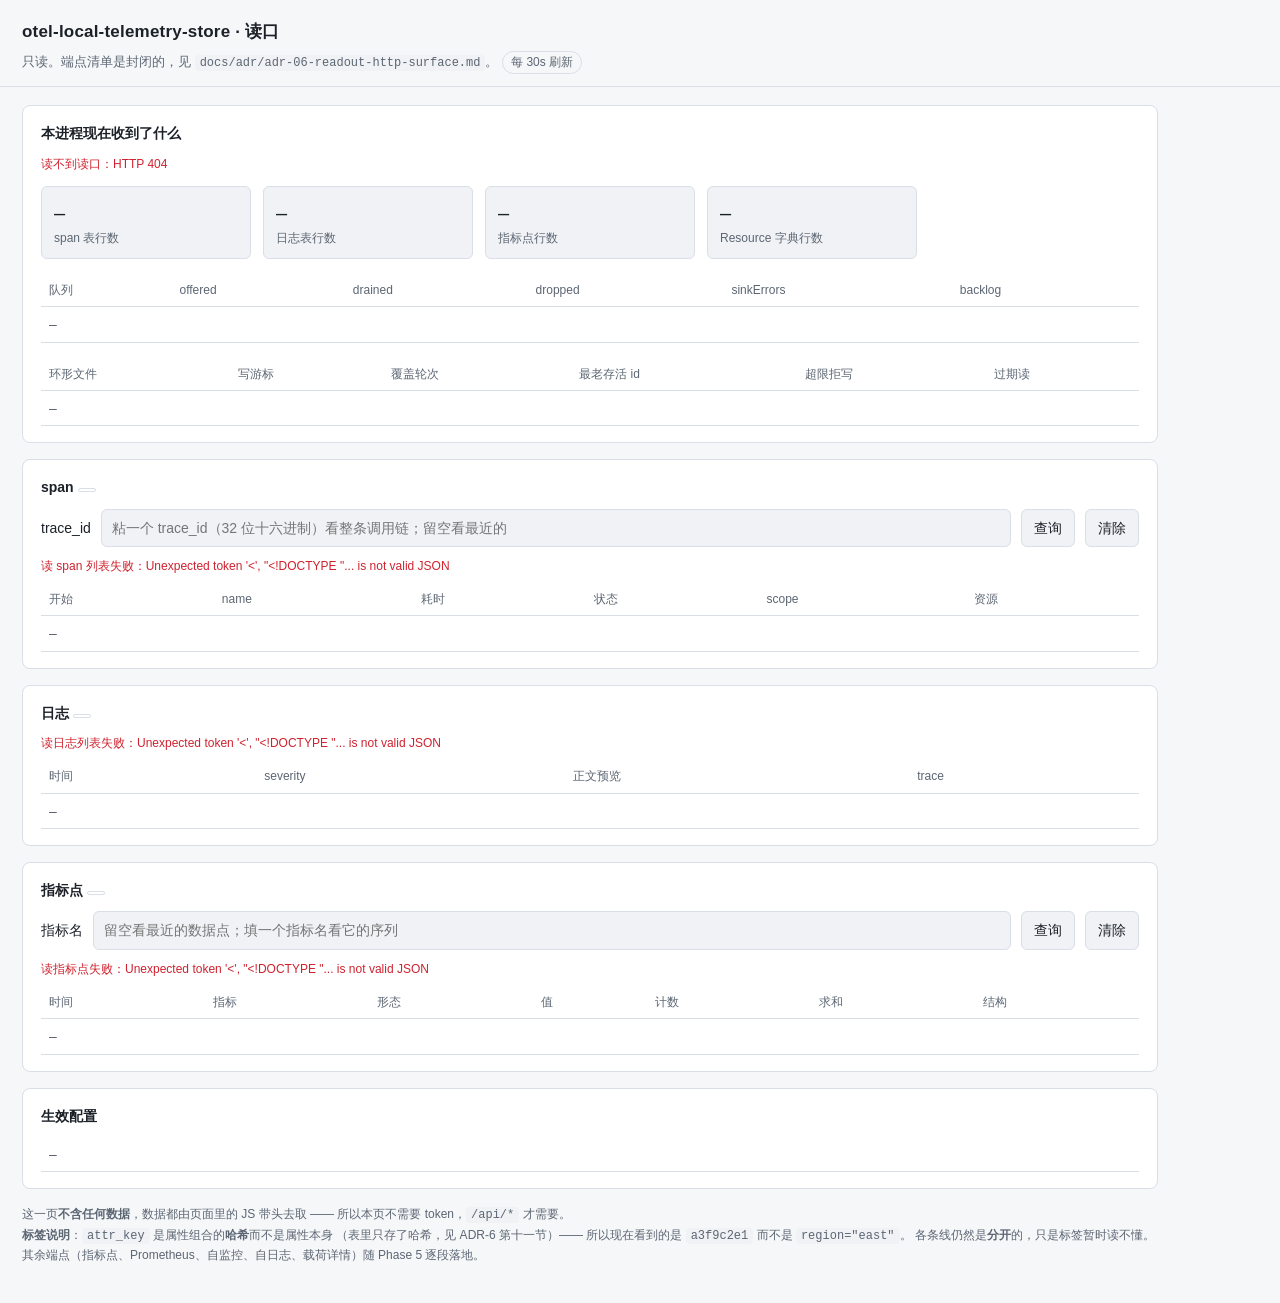
==== src/main/resources/io/github/fulizhe/otelstore/readout/http/index.html @ 6c4ecb67 "feat(readout): 指标点端点 + 页面展示（Phase 5 第四段，issue #6） /api/metrics?name=&limit= 给指标点的**时间序列**（/metrics 给" ====
<!doctype html>
<html lang="zh-CN">
<head>
<meta charset="utf-8">
<meta name="viewport" content="width=device-width, initial-scale=1">
<title>otel-local-telemetry-store · 读口</title>
<style>
  :root {
    --bg: #0f1115; --panel: #161920; --panel-2: #1c2029; --line: #2a2f3a;
    --fg: #e6e8ee; --dim: #9aa3b2; --warn: #d29922; --ok: #3fb950; --err: #f85149;
  }
  @media (prefers-color-scheme: light) {
    :root {
      --bg: #f6f7f9; --panel: #fff; --panel-2: #f0f2f5; --line: #d9dee7;
      --fg: #1c2128; --dim: #5c6673; --warn: #9a6700; --ok: #1a7f37; --err: #cf222e;
    }
  }
  * { box-sizing: border-box; }
  body { margin: 0; background: var(--bg); color: var(--fg);
         font: 14px/1.6 -apple-system, "Segoe UI", "Microsoft YaHei", sans-serif; }
  header { padding: 18px 22px 12px; border-bottom: 1px solid var(--line); }
  h1 { margin: 0 0 6px; font-size: 17px; font-weight: 600; letter-spacing: .2px; }
  .sub { color: var(--dim); font-size: 13px; }
  .wrap { padding: 18px 22px 40px; max-width: 1180px; }
  .card { background: var(--panel); border: 1px solid var(--line); border-radius: 8px;
          padding: 16px 18px; margin-bottom: 16px; }
  .card h2 { margin: 0 0 10px; font-size: 14px; font-weight: 600; }
  .row { display: flex; gap: 10px; align-items: center; flex-wrap: wrap; }
  .grow { flex: 1 1 220px; }
  input { background: var(--panel-2); color: var(--fg); border: 1px solid var(--line);
          border-radius: 6px; padding: 7px 10px; font: inherit; min-width: 0; }
  input:focus { outline: 2px solid var(--dim); outline-offset: -1px; }
  button { background: var(--panel-2); color: var(--fg); border: 1px solid var(--line);
           border-radius: 6px; padding: 7px 12px; font: inherit; cursor: pointer; }
  button:hover { border-color: var(--dim); }
  table { width: 100%; border-collapse: collapse; margin-top: 8px; }
  th, td { text-align: left; padding: 6px 8px; border-bottom: 1px solid var(--line);
           vertical-align: top; }
  th { color: var(--dim); font-weight: 500; font-size: 12px; }
  td.num { text-align: right; font-variant-numeric: tabular-nums; white-space: nowrap; }
  .pill { display: inline-block; padding: 1px 8px; border: 1px solid var(--line);
          border-radius: 999px; font-size: 12px; color: var(--dim); }
  .note { border-left: 3px solid var(--warn); background: var(--panel-2);
          padding: 10px 12px; border-radius: 0 6px 6px 0; color: var(--dim); }
  .note b { color: var(--fg); }
  .err { color: var(--err); }
  .ok { color: var(--ok); }
  code { background: var(--panel-2); padding: 1px 5px; border-radius: 4px; font-size: 12px; }
  .grid { display: grid; grid-template-columns: repeat(auto-fill, minmax(210px, 1fr)); gap: 12px; }
  .stat { background: var(--panel-2); border: 1px solid var(--line); border-radius: 6px; padding: 10px 12px; }
  .stat .v { font-size: 20px; font-variant-numeric: tabular-nums; }
  .stat .k { color: var(--dim); font-size: 12px; }
  .foot { color: var(--dim); font-size: 12px; margin-top: 10px; }
</style>
</head>
<body>
<header>
  <h1>otel-local-telemetry-store · 读口</h1>
  <div class="sub">
    只读。端点清单是封闭的，见 <code>docs/adr/adr-06-readout-http-surface.md</code>。
    <span class="pill" id="tick">每 30s 刷新</span>
  </div>
</header>

<div class="wrap">

  <div class="card" id="auth-card" style="display:none">
    <h2>需要访问 token</h2>
    <div class="note">
      这个读口启用了鉴权。token 在数据目录下的 <code>otelstore.token</code> 文件里，
      由进程启动时随机生成。<b>粘一次即可</b> —— 值只存在本标签页的 sessionStorage，
      关掉标签页就没了，不进 URL、不进 cookie。
    </div>
    <div class="row" style="margin-top:10px">
      <input id="token" class="grow" type="password" placeholder="粘贴 token" autocomplete="off">
      <button onclick="saveToken()">保存</button>
      <button onclick="clearToken()">清除</button>
    </div>
  </div>

  <div class="card">
    <h2>本进程现在收到了什么</h2>
    <div id="msg" class="foot">加载中…</div>
    <div class="grid" style="margin-top:12px">
      <div class="stat"><div class="v" id="s-spans">–</div><div class="k">span 表行数</div></div>
      <div class="stat"><div class="v" id="s-logs">–</div><div class="k">日志表行数</div></div>
      <div class="stat"><div class="v" id="s-metrics">–</div><div class="k">指标点行数</div></div>
      <div class="stat"><div class="v" id="s-resources">–</div><div class="k">Resource 字典行数</div></div>
    </div>
    <table style="margin-top:16px">
      <thead><tr><th>队列</th><th class="num">offered</th><th class="num">drained</th>
        <th class="num">dropped</th><th class="num">sinkErrors</th><th class="num">backlog</th></tr></thead>
      <tbody id="queues"><tr><td colspan="6" style="color:var(--dim)">–</td></tr></tbody>
    </table>
    <table style="margin-top:16px">
      <thead><tr><th>环形文件</th><th class="num">写游标</th><th class="num">覆盖轮次</th>
        <th class="num">最老存活 id</th><th class="num">超限拒写</th><th class="num">过期读</th></tr></thead>
      <tbody id="rings"><tr><td colspan="6" style="color:var(--dim)">–</td></tr></tbody>
    </table>
  </div>

  <div class="card">
    <h2>span <span class="pill" id="spans-count"></span></h2>
    <div class="row">
      <label for="trace-id">trace_id</label>
      <input id="trace-id" class="grow" placeholder="粘一个 trace_id（32 位十六进制）看整条调用链；留空看最近的" autocomplete="off">
      <button onclick="loadLists()">查询</button>
      <button class="ghost" onclick="clearTrace()">清除</button>
    </div>
    <div id="spans-msg" class="foot"></div>
    <table>
      <thead><tr><th>开始</th><th>name</th><th>耗时</th><th>状态</th><th>scope</th><th>资源</th></tr></thead>
      <tbody id="spans"><tr><td colspan="6" style="color:var(--dim)">–</td></tr></tbody>
    </table>
  </div>

  <div class="card">
    <h2>日志 <span class="pill" id="logs-count"></span></h2>
    <div id="logs-msg" class="foot"></div>
    <table>
      <thead><tr><th>时间</th><th>severity</th><th>正文预览</th><th>trace</th></tr></thead>
      <tbody id="logs"><tr><td colspan="4" style="color:var(--dim)">–</td></tr></tbody>
    </table>
  </div>

  <div class="card">
    <h2>指标点 <span class="pill" id="metrics-count"></span></h2>
    <div class="row">
      <label for="metric-name">指标名</label>
      <input id="metric-name" class="grow" placeholder="留空看最近的数据点；填一个指标名看它的序列" autocomplete="off">
      <button onclick="loadMetrics()">查询</button>
      <button class="ghost" onclick="$('metric-name').value='';loadMetrics();">清除</button>
    </div>
    <div id="metrics-msg" class="foot"></div>
    <table>
      <thead><tr><th>时间</th><th>指标</th><th>形态</th><th class="num">值</th>
        <th class="num">计数</th><th class="num">求和</th><th>结构</th></tr></thead>
      <tbody id="metrics"><tr><td colspan="7" style="color:var(--dim)">–</td></tr></tbody>
    </table>
  </div>

  <div class="card">
    <h2>生效配置</h2>
    <table><tbody id="config"><tr><td colspan="2" style="color:var(--dim)">–</td></tr></tbody></table>
  </div>

  <div class="foot">
    这一页<b>不含任何数据</b>，数据都由页面里的 JS 带头去取 ——
    所以本页不需要 token，<code>/api/*</code> 才需要。
    <br>
    <b>标签说明</b>：<code>attr_key</code> 是属性组合的<b>哈希</b>而不是属性本身
    （表里只存了哈希，见 ADR-6 第十一节）——
    所以现在看到的是 <code>a3f9c2e1</code> 而不是 <code>region="east"</code>。
    各条线仍然是<b>分开</b>的，只是标签暂时读不懂。
    <br>
    其余端点（指标点、Prometheus、自监控、自日志、载荷详情）随 Phase 5 逐段落地。
  </div>
</div>

<script>
  var TOKEN_KEY = 'otelstore-token';
  $ = function (id) { return document.getElementById(id); };

  function token() { return sessionStorage.getItem(TOKEN_KEY) || ''; }
  function saveToken() { sessionStorage.setItem(TOKEN_KEY, $('token').value.trim()); refresh(); }
  function clearToken() { sessionStorage.removeItem(TOKEN_KEY); $('token').value = ''; refresh(); }

  function esc(s) {
    return String(s === null || s === undefined ? '' : s)
      .replace(/&/g, '&amp;').replace(/</g, '&lt;').replace(/>/g, '&gt;');
  }
  function num(v) { return typeof v === 'number' ? v.toLocaleString('en-US') : esc(v); }

  function kv(rows) {
    return rows.map(function (r) {
      return '<tr><td>' + esc(r[0]) + '</td><td class="num">' + esc(r[1]) + '</td></tr>';
    }).join('');
  }

  function refresh() {
    var headers = {};
    var t = token();
    if (t) { headers['X-Otel-Store-Token'] = t; }

    fetch('/api/summary', { headers: headers, cache: 'no-store' })
      .then(function (r) {
        if (r.status === 401) {
          $('auth-card').style.display = '';
          $('msg').innerHTML = '<span class="err">读口要求 token（401）。</span> '
            + '把数据目录下 <code>otelstore.token</code> 的内容粘到上面。';
          return null;
        }
        if (!r.ok) { throw new Error('HTTP ' + r.status); }
        $('msg').textContent = '更新于 ' + new Date().toLocaleTimeString();
        return r.json();
      })
      .then(function (d) {
        if (!d) { return; }
        $('auth-card').style.display = 'none';
        var store = d.store;
        if (!store) {
          $('msg').innerHTML = '<span class="err">存储层未就绪</span> —— '
            + '本次只计数不落盘，看 <code>queues</code> 那一段。原因是数据目录不可写，'
            + '详见扩展自己的日志。';
          $('s-spans').textContent = 'off';
          $('s-logs').textContent = 'off';
          $('s-metrics').textContent = 'off';
          $('s-resources').textContent = 'off';
        } else {
          $('s-spans').textContent = num(store.spanRows);
          $('s-logs').textContent = num(store.logRows);
          $('s-metrics').textContent = num(store.metricRows);
          // 字典的计数是**嵌套**的一层（interned / reused / cachedHashes / collisions），
          // 字典的**行数**就是 interned —— 之前直接把 store.resources 当数字渲染，
          // 结果页面上出现 [object Object]。
          $('s-resources').textContent = num((store.resources || {}).interned);
        }

        $('queues').innerHTML = ['traces', 'logs', 'metrics'].map(function (sig) {
          var q = (d.queues || {})[sig] || {};
          return '<tr><td>' + sig + '</td><td class="num">' + num(q.offered) + '</td>'
            + '<td class="num">' + num(q.drained) + '</td>'
            + '<td class="num">' + num(q.dropped) + '</td>'
            + '<td class="num">' + num(q.sinkErrors) + '</td>'
            + '<td class="num">' + num(q.backlog) + '</td></tr>';
        }).join('');

        var rings = [];
        ['traceRing', 'logRing'].forEach(function (k) {
          var r = (store || {})[k];
          if (!r) { return; }
          rings.push([r.signal + '（' + r.file + '）', r.currIndex, r.wrapCount,
            r.oldestLiveIndex, r.rejectedTooLarge, r.expiredReads]);
        });
        $('rings').innerHTML = rings.length
          ? rings.map(function (r) {
              return '<tr><td>' + esc(r[0]) + '</td><td class="num">' + num(r[1]) + '</td>'
                + '<td class="num">' + num(r[2]) + '</td><td class="num">' + num(r[3]) + '</td>'
                + '<td class="num">' + num(r[4]) + '</td><td class="num">' + num(r[5]) + '</td></tr>';
            }).join('')
          : '<tr><td colspan="6" style="color:var(--dim)">–</td></tr>';

        $('config').innerHTML = kv(Object.keys(d.config || {}).map(function (k) {
          return [k, d.config[k]];
        }));
      })
      .catch(function (e) {
        $('msg').innerHTML = '<span class="err">读不到读口：' + esc(e.message) + '</span>';
      });
  }

  if (token()) { $('token').value = token(); }
  refresh();
  loadLists();
  loadMetrics();
  setInterval(function () { refresh(); loadLists(); loadMetrics(); }, 30000);

  // ---------------- 列表

  function clearTrace() { $('trace-id').value = ''; loadLists(); }

  function headers() {
    var h = {};
    var t = token();
    if (t) { h['X-Otel-Store-Token'] = t; }
    return h;
  }

  function loadLists() {
    var trace = $('trace-id').value.trim();
    var q = trace ? '&traceId=' + encodeURIComponent(trace) : '';
    fetch('/api/traces?limit=20' + q, { headers: headers(), cache: 'no-store' })
      .then(function (r) { return r.json().then(function (d) { return { s: r.status, d: d }; }); })
      .then(function (res) { renderSpans(res); })
      .catch(function (e) {
        $('spans-msg').innerHTML = '<span class="err">读 span 列表失败：' + esc(e.message) + '</span>';
      });

    fetch('/api/logs?limit=20' + q, { headers: headers(), cache: 'no-store' })
      .then(function (r) { return r.json().then(function (d) { return { s: r.status, d: d }; }); })
      .then(function (res) { renderLogs(res); })
      .catch(function (e) {
        $('logs-msg').innerHTML = '<span class="err">读日志列表失败：' + esc(e.message) + '</span>';
      });
  }

  function renderSpans(res) {
    if (res.s === 401) { $('auth-card').style.display = ''; return; }
    if (res.s !== 200 || !Array.isArray(res.d)) {
      $('spans-msg').innerHTML = '<span class="err">' + esc(errorText(res)) + '</span>';
      return;
    }
    $('spans-msg').textContent = res.d.length
      ? '共 ' + res.d.length + ' 条' + ($('trace-id').value.trim() ? '（该 trace，按开始时间排）' : '（最近）')
      : '没有数据 —— 这不是故障：可能是没数据、已被行数水位淘汰、或该 trace 的采集期已过。';
    $('spans-count').textContent = res.d.length + ' 条';
    $('spans').innerHTML = res.d.map(function (r) {
      return '<tr><td>' + esc(ts(r.startTime)) + '</td>'
        + '<td>' + esc(clip(r.name, 48))
          + (r.traceId ? ' <a href="#" onclick="pickTrace(\'' + esc(r.traceId) + '\');return false;" '
              + 'style="color:var(--dim)">trace</a>' : '')
          + '</td>'
        + '<td class="num">' + dur(r.startTime, r.endTime) + '</td>'
        + '<td>' + statusText(r.statusCode) + '</td>'
        + '<td>' + esc(clip(r.scopeName, 28)) + '</td>'
        + '<td>' + esc(clip(r.resource, 40)) + '</td></tr>';
    }).join('') || '<tr><td colspan="6" style="color:var(--dim)">–</td></tr>';
  }

  function renderLogs(res) {
    if (res.s === 401) { $('auth-card').style.display = ''; return; }
    if (res.s !== 200 || !Array.isArray(res.d)) {
      $('logs-msg').innerHTML = '<span class="err">' + esc(errorText(res)) + '</span>';
      return;
    }
    $('logs-msg').textContent = res.d.length ? '共 ' + res.d.length + ' 条' : '没有数据。';
    $('logs-count').textContent = res.d.length + ' 条';
    $('logs').innerHTML = res.d.map(function (r) {
      return '<tr><td>' + esc(ts(r.timestamp)) + '</td>'
        + '<td>' + esc(clip(r.severityText || severityName(r.severityNumber), 12)) + '</td>'
        + '<td>' + esc(clip(r.bodyPreview, 90)) + '</td>'
        + '<td>' + (r.traceId ? '<a href="#" onclick="pickTrace(\'' + esc(r.traceId)
            + '\');return false;" style="color:var(--dim)">' + esc(clip(r.traceId, 12)) + '…</a>' : '')
        + '</td></tr>';
    }).join('') || '<tr><td colspan="4" style="color:var(--dim)">–</td></tr>';
  }

  function pickTrace(id) { $('trace-id').value = id; loadLists(); }

  function loadMetrics() {
    var name = $('metric-name').value.trim();
    var q = name ? '?name=' + encodeURIComponent(name) : '';
    fetch('/api/metrics' + (q || '?limit=20'), { headers: headers(), cache: 'no-store' })
      .then(function (r) { return r.json().then(function (d) { return { s: r.status, d: d }; }); })
      .then(function (res) { renderMetrics(res); })
      .catch(function (e) {
        $('metrics-msg').innerHTML = '<span class="err">读指标点失败：' + esc(e.message) + '</span>';
      });
  }

  function renderMetrics(res) {
    if (res.s === 401) { $('auth-card').style.display = ''; return; }
    if (res.s !== 200 || !Array.isArray(res.d)) {
      $('metrics-msg').innerHTML = '<span class="err">' + esc(errorText(res)) + '</span>';
      return;
    }
    $('metrics-msg').textContent = res.d.length ? '共 ' + res.d.length + ' 个点' : '没有指标点。';
    $('metrics-count').textContent = res.d.length + ' 个';
    $('metrics').innerHTML = res.d.map(function (r) {
      return '<tr><td>' + esc(ts(r.ts)) + '</td>'
        + '<td>' + esc(clip(r.metricName, 36)) + (r.unit ? ' <span class="pill">' + esc(r.unit) + '</span>' : '') + '</td>'
        + '<td>' + esc(kindName(r.dataType)) + '</td>'
        + '<td class="num">' + esc(fmtNum(r.metricValue)) + '</td>'
        + '<td class="num">' + esc(fmtNum(r.metricCount)) + '</td>'
        + '<td class="num">' + esc(fmtNum(r.metricSum)) + '</td>'
        + '<td>' + structure(r.detail) + '</td></tr>';
    }).join('') || '<tr><td colspan="7" style="color:var(--dim)">–</td></tr>';
  }

  function kindName(k) {
    if (k === 'SUM') { return 'Sum'; }
    if (k === 'HISTOGRAM') { return 'Histogram'; }
    if (k === 'SUMMARY') { return 'Summary'; }
    return 'Gauge';
  }

  /** null / NaN 显示成 —，不显示成 "NaN" 或 "null"。 */
  function fmtNum(v) {
    if (v === null || v === undefined) { return '–'; }
    if (typeof v === 'number' && isNaN(v)) { return '–'; }
    return typeof v === 'number' ? v.toLocaleString('en-US') : String(v);
  }

  /**
   * 把 detail 的结构化结果渲染成人能读的形态。
   * 直方图给「桶边界 → 计数」的对照，摘要给各分位点 —— 而不是原样吐一串 detail 文本。
   */
  function structure(d) {
    if (!d || typeof d !== 'object') { return '–'; }
    if (d.flavor === 'unknown') {
      return '<span class="err" title="解析不出来的形态，原文在 title 里">认不出来</span>';
    }
    if (d.flavor === 'long' || d.flavor === 'double') {
      return '<span style="color:var(--dim)">' + esc(d.flavor === 'long' ? '整数' : '浮点') + '</span>';
    }
    if (d.flavor === 'explicit' && d.bounds) {
      var pairs = d.bounds.map(function (b, i) {
        return '≤' + b + ': ' + (d.counts && d.counts[i] !== undefined ? d.counts[i] : '?');
      });
      return '<span style="color:var(--dim)">' + esc(clip(pairs.join('，'), 80)) + '</span>';
    }
    if (d.flavor === 'exponential') {
      return '<span style="color:var(--dim)">scale=' + esc(d.scale) + ' 零桶=' + esc(d.zeroCount) + '</span>';
    }
    if (d.flavor === 'quantiles' && d.quantiles) {
      return '<span style="color:var(--dim)">'
        + esc(clip(d.quantiles.map(function (q) {
            return 'p' + q.quantile + '=' + q.value;
          }).join('，'), 80)) + '</span>';
    }
    return esc(d.flavor);
  }

  function errorText(res) {
    if (res.d && res.d.message) { return res.d.message; }
    return 'HTTP ' + res.s;
  }

  /** 纳秒 → 本地时间。OTLP 原生就是 epoch nanos，这里只做单位换算（ADR-2 第三条坑）。 */
  function ts(nanos) {
    if (nanos === null || nanos === undefined || nanos === 0) { return '–'; }
    var d = new Date(Math.round(nanos / 1000000));
    return isNaN(d.getTime()) ? '–' : d.toLocaleTimeString();
  }

  function dur(from, to) {
    if (!from || !to || to < from) { return '–'; }
    var ms = (to - from) / 1000000;
    return ms < 1 ? ms.toFixed(3) + ' ms' : ms.toFixed(1) + ' ms';
  }

  function statusText(code) {
    if (code === 2) { return '<span class="err">ERROR</span>'; }
    if (code === 1) { return '<span class="ok">OK</span>'; }
    return 'unset';
  }

  function severityName(n) {
    if (n === null || n === undefined) { return ''; }
    if (n === 0) { return 'UNDEFINED'; }
    if (n >= 17) { return 'FATAL'; }
    if (n >= 13) { return 'ERROR'; }
    if (n >= 9) { return 'INFO'; }
    if (n >= 5) { return 'DEBUG'; }
    return 'TRACE';
  }

  /**
   * 截断，且**截断可见**。
   * 半截内容看起来像完整的，比明确写着被截断危险得多（ADR-6 第十节）。
   */
  function clip(s, n) {
    var v = s === null || s === undefined ? '' : String(s);
    return v.length <= n ? v : v.slice(0, n) + '…';
  }
</script>
</body>
</html>
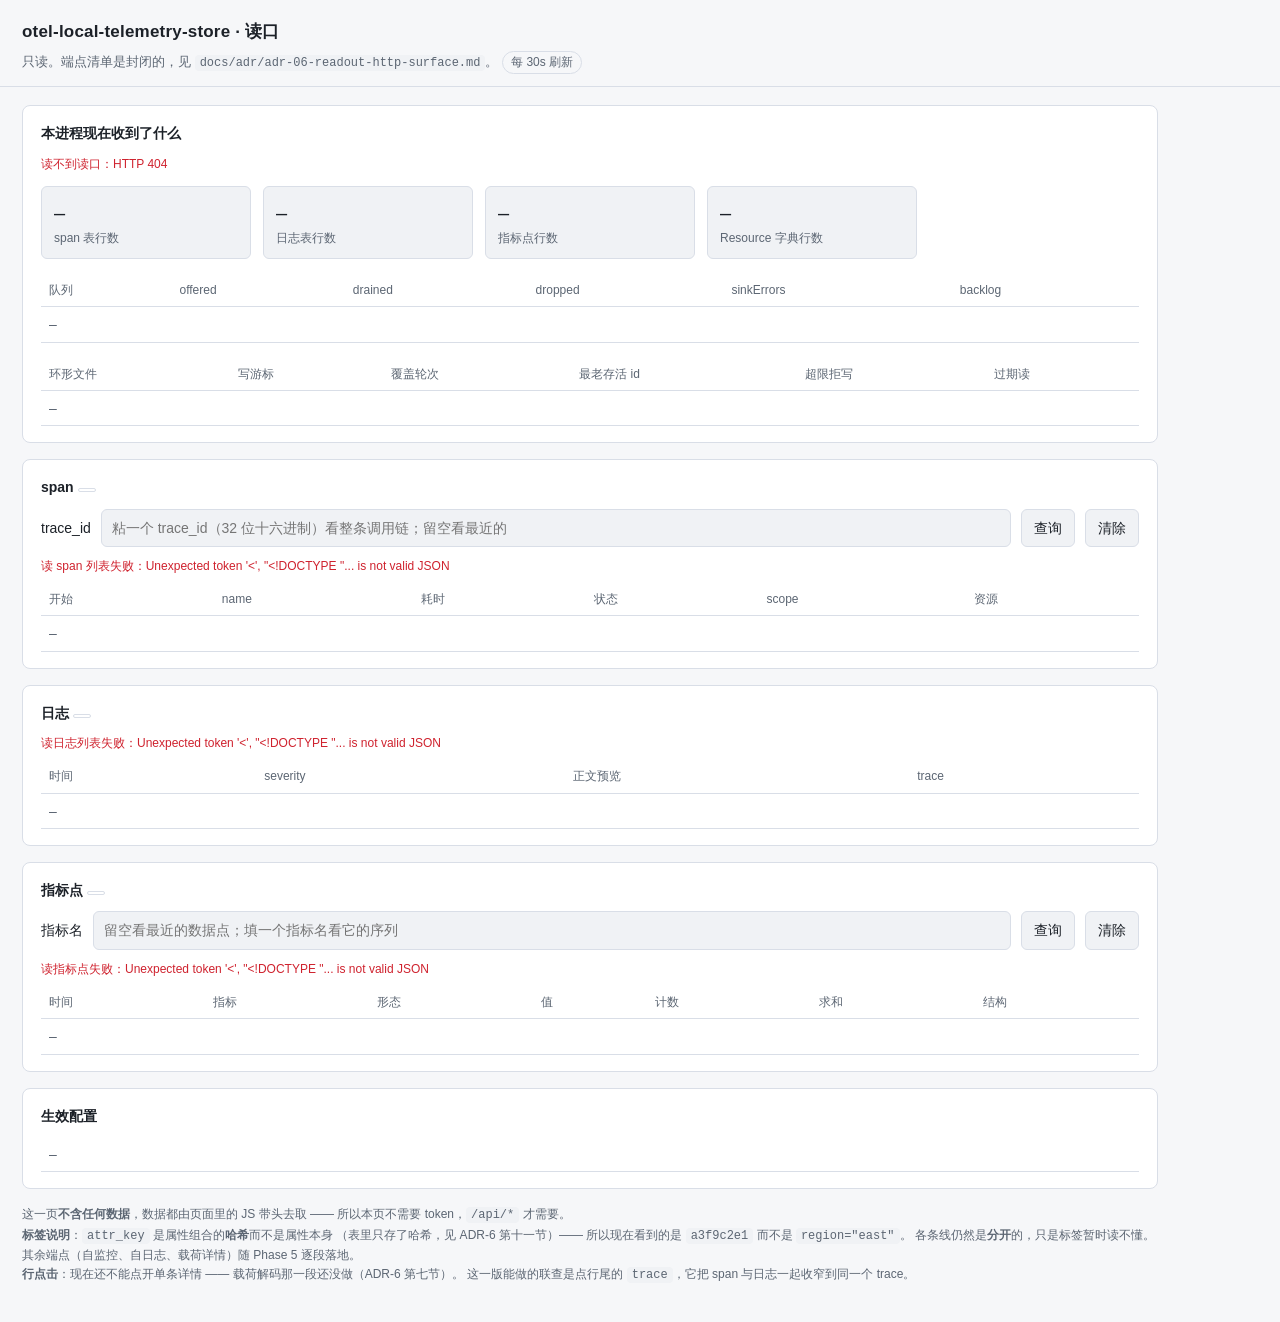
==== commit d2b1f0f0: "fix(readout): trace 链接改用事件委托，不再内联 onclick 真机反馈「trace 点击也不行」。查下来的结论分两半：  - **生成的 HTML 其实是对的**（onclick" ====
--- a/src/main/resources/io/github/fulizhe/otelstore/readout/http/index.html
+++ b/src/main/resources/io/github/fulizhe/otelstore/readout/http/index.html
@@ -153,7 +153,10 @@
     所以现在看到的是 <code>a3f9c2e1</code> 而不是 <code>region="east"</code>。
     各条线仍然是<b>分开</b>的，只是标签暂时读不懂。
     <br>
-    其余端点（指标点、Prometheus、自监控、自日志、载荷详情）随 Phase 5 逐段落地。
+    其余端点（自监控、自日志、载荷详情）随 Phase 5 逐段落地。
+    <br>
+    <b>行点击</b>：现在还不能点开单条详情 —— 载荷解码那一段还没做（ADR-6 第七节）。
+    这一版能做的联查是点行尾的 <code>trace</code>，它把 span 与日志一起收窄到同一个 trace。
   </div>
 </div>
 
@@ -250,6 +253,7 @@
   }
 
   if (token()) { $('token').value = token(); }
+  wireTraceLinks();
   refresh();
   loadLists();
   loadMetrics();
@@ -291,14 +295,13 @@
       return;
     }
     $('spans-msg').textContent = res.d.length
-      ? '共 ' + res.d.length + ' 条' + ($('trace-id').value.trim() ? '（该 trace，按开始时间排）' : '（最近）')
+      ? '共 ' + res.d.length + ' 条' + ($('trace-id').value.trim() ? '（该 trace，按开始时间排；点「清除」回到最近）' : '（最近）')
       : '没有数据 —— 这不是故障：可能是没数据、已被行数水位淘汰、或该 trace 的采集期已过。';
     $('spans-count').textContent = res.d.length + ' 条';
     $('spans').innerHTML = res.d.map(function (r) {
       return '<tr><td>' + esc(ts(r.startTime)) + '</td>'
         + '<td>' + esc(clip(r.name, 48))
-          + (r.traceId ? ' <a href="#" onclick="pickTrace(\'' + esc(r.traceId) + '\');return false;" '
-              + 'style="color:var(--dim)">trace</a>' : '')
+          + (r.traceId ? traceLink(r.traceId) : '')
           + '</td>'
         + '<td class="num">' + dur(r.startTime, r.endTime) + '</td>'
         + '<td>' + statusText(r.statusCode) + '</td>'
@@ -307,6 +310,18 @@
     }).join('') || '<tr><td colspan="6" style="color:var(--dim)">–</td></tr>';
   }
 
+  /**
+   * trace 链接：只放 data 属性，**不内联 onclick**。
+   *
+   * <p>内联 onclick 是靠字符串拼接把引号套出来的，那是引号地狱 —— 少一个转义就整段失效，
+   * 而且将来页面一旦有 CSP（script-src 不含 'unsafe-inline'）就全部点不动。
+   * 事件委托（tbody 上一个监听 + data-trace）两种问题都没有。
+   */
+  function traceLink(id) {
+    return ' <a href="#" data-trace="' + esc(id) + '" title="只看这个 trace 的 span 与日志"'
+      + ' style="color:var(--dim);cursor:pointer">trace</a>';
+  }
+
   function renderLogs(res) {
     if (res.s === 401) { $('auth-card').style.display = ''; return; }
     if (res.s !== 200 || !Array.isArray(res.d)) {
@@ -319,13 +334,30 @@
       return '<tr><td>' + esc(ts(r.timestamp)) + '</td>'
         + '<td>' + esc(clip(r.severityText || severityName(r.severityNumber), 12)) + '</td>'
         + '<td>' + esc(clip(r.bodyPreview, 90)) + '</td>'
-        + '<td>' + (r.traceId ? '<a href="#" onclick="pickTrace(\'' + esc(r.traceId)
-            + '\');return false;" style="color:var(--dim)">' + esc(clip(r.traceId, 12)) + '…</a>' : '')
+        + '<td>' + (r.traceId
+            ? '<a href="#" data-trace="' + esc(r.traceId) + '" title="只看这个 trace"'
+              + ' style="color:var(--dim);cursor:pointer">' + esc(clip(r.traceId, 12)) + '…</a>'
+            : '')
         + '</td></tr>';
     }).join('') || '<tr><td colspan="4" style="color:var(--dim)">–</td></tr>';
   }
 
-  function pickTrace(id) { $('trace-id').value = id; loadLists(); }
+  /** 事件委托：tbody 上一个监听，管所有 data-trace 链接（新增的行也自动生效）。 */
+  function wireTraceLinks() {
+    ['spans', 'logs'].forEach(function (id) {
+      $(id).addEventListener('click', function (ev) {
+        var a = ev.target.closest ? ev.target.closest('a[data-trace]') : null;
+        if (!a) { return; }
+        ev.preventDefault();
+        pickTrace(a.getAttribute('data-trace'));
+      });
+    });
+  }
+
+  function pickTrace(id) {
+    $('trace-id').value = id;
+    loadLists();
+  }
 
   function loadMetrics() {
     var name = $('metric-name').value.trim();
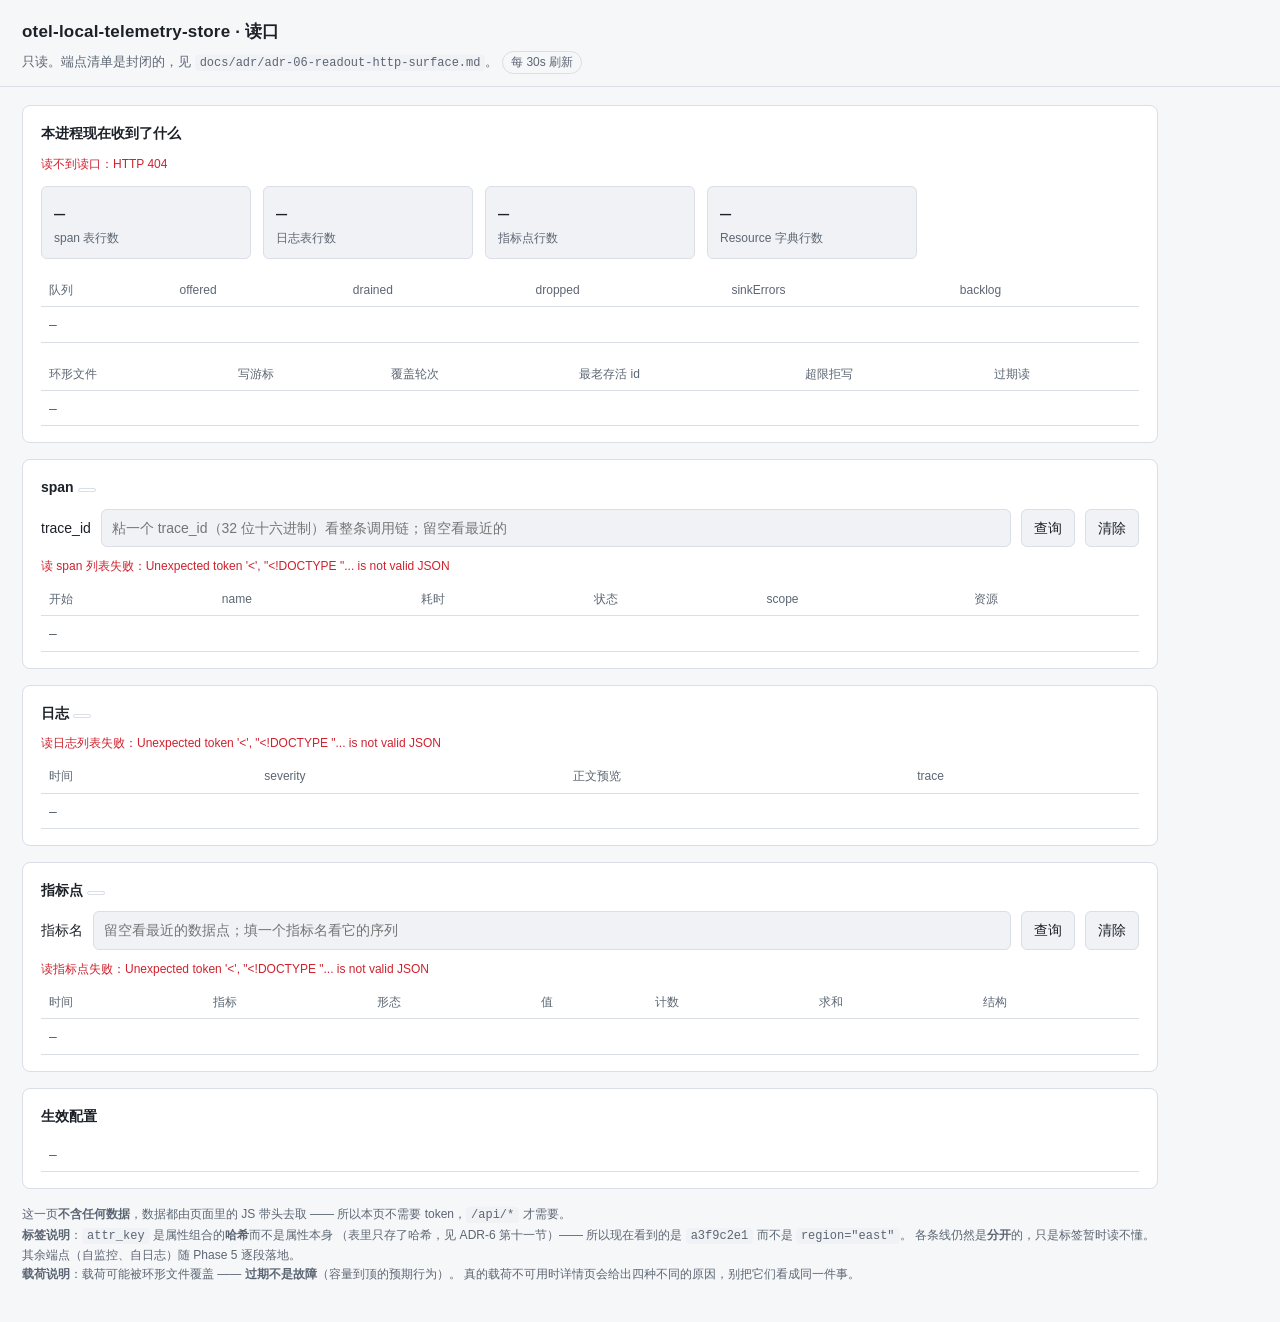
==== commit 6bfc6d4a: "feat(readout): 载荷解码 + 单条详情端点（Phase 5 第五段，issue #7） `GET /api/traces/{id}` 与 `/api/logs/{id}`：表头 + 载荷" ====
--- a/src/main/resources/io/github/fulizhe/otelstore/readout/http/index.html
+++ b/src/main/resources/io/github/fulizhe/otelstore/readout/http/index.html
@@ -139,6 +139,13 @@
     </table>
   </div>
 
+  <div class="card" id="detail-card" style="display:none">
+    <h2>详情 <span class="pill" id="detail-kind"></span>
+      <button class="ghost" style="float:right" onclick="closeDetail()">关闭</button></h2>
+    <div id="detail-msg" class="foot"></div>
+    <div id="detail-body"></div>
+  </div>
+
   <div class="card">
     <h2>生效配置</h2>
     <table><tbody id="config"><tr><td colspan="2" style="color:var(--dim)">–</td></tr></tbody></table>
@@ -153,10 +160,10 @@
     所以现在看到的是 <code>a3f9c2e1</code> 而不是 <code>region="east"</code>。
     各条线仍然是<b>分开</b>的，只是标签暂时读不懂。
     <br>
-    其余端点（自监控、自日志、载荷详情）随 Phase 5 逐段落地。
+    其余端点（自监控、自日志）随 Phase 5 逐段落地。
     <br>
-    <b>行点击</b>：现在还不能点开单条详情 —— 载荷解码那一段还没做（ADR-6 第七节）。
-    这一版能做的联查是点行尾的 <code>trace</code>，它把 span 与日志一起收窄到同一个 trace。
+    <b>载荷说明</b>：载荷可能被环形文件覆盖 —— <b>过期不是故障</b>（容量到顶的预期行为）。
+    真的载荷不可用时详情页会给出四种不同的原因，别把它们看成同一件事。
   </div>
 </div>
 
@@ -299,7 +306,8 @@
       : '没有数据 —— 这不是故障：可能是没数据、已被行数水位淘汰、或该 trace 的采集期已过。';
     $('spans-count').textContent = res.d.length + ' 条';
     $('spans').innerHTML = res.d.map(function (r) {
-      return '<tr><td>' + esc(ts(r.startTime)) + '</td>'
+      return '<tr data-detail="' + esc(r.id) + '" data-kind="span" title="点开看详情">'
+        + '<td>' + esc(ts(r.startTime)) + '</td>'
         + '<td>' + esc(clip(r.name, 48))
           + (r.traceId ? traceLink(r.traceId) : '')
           + '</td>'
@@ -331,7 +339,8 @@
     $('logs-msg').textContent = res.d.length ? '共 ' + res.d.length + ' 条' : '没有数据。';
     $('logs-count').textContent = res.d.length + ' 条';
     $('logs').innerHTML = res.d.map(function (r) {
-      return '<tr><td>' + esc(ts(r.timestamp)) + '</td>'
+      return '<tr data-detail="' + esc(r.id) + '" data-kind="log" title="点开看详情">'
+        + '<td>' + esc(ts(r.timestamp)) + '</td>'
         + '<td>' + esc(clip(r.severityText || severityName(r.severityNumber), 12)) + '</td>'
         + '<td>' + esc(clip(r.bodyPreview, 90)) + '</td>'
         + '<td>' + (r.traceId
@@ -347,11 +356,106 @@
     ['spans', 'logs'].forEach(function (id) {
       $(id).addEventListener('click', function (ev) {
         var a = ev.target.closest ? ev.target.closest('a[data-trace]') : null;
-        if (!a) { return; }
-        ev.preventDefault();
-        pickTrace(a.getAttribute('data-trace'));
+        if (a) {
+          ev.preventDefault();
+          pickTrace(a.getAttribute('data-trace'));
+          return;
+        }
+        var row = ev.target.closest ? ev.target.closest('tr[data-detail]') : null;
+        if (row) {
+          openDetail(row.getAttribute('data-detail'), row.getAttribute('data-kind'));
+        }
       });
     });
+    // 表头行也做成可点的样子 —— 否则"行可点"这件事只能靠猜
+    ['spans', 'logs'].forEach(function (id) {
+      $(id).style.cursor = 'pointer';
+    });
+  }
+
+  // ---------------- 详情
+
+  function closeDetail() { $('detail-card').style.display = 'none'; }
+
+  function openDetail(id, kind) {
+    var isSpan = kind !== 'log';
+    var card = $('detail-card');
+    card.style.display = '';
+    $('detail-kind').textContent = isSpan ? 'span #' + id : '日志 #' + id;
+    $('detail-msg').textContent = '加载中…';
+    $('detail-body').innerHTML = '';
+    fetch('/api/' + (isSpan ? 'traces/' : 'logs/') + id, { headers: headers(), cache: 'no-store' })
+      .then(function (r) { return r.json().then(function (d) { return { s: r.status, d: d }; }); })
+      .then(function (res) {
+        if (res.s === 401) { $('auth-card').style.display = ''; return; }
+        if (res.s !== 200 || !res.d) {
+          $('detail-msg').innerHTML = '<span class="err">' + esc(errorText(res)) + '</span>';
+          return;
+        }
+        renderDetail(res.d, isSpan);
+      })
+      .catch(function (e) {
+        $('detail-msg').innerHTML = '<span class="err">读详情失败：' + esc(e.message) + '</span>';
+      });
+  }
+
+  function renderDetail(d, isSpan) {
+    var head = '<table><tbody>' + kv([
+      ['trace_id', d.traceId], ['span_id', d.spanId],
+      isSpan ? ['parent_span_id', d.parentSpanId] : ['severity', d.severityText || severityName(d.severityNumber)],
+      ['scope', (d.scopeName || '') + (d.scopeVersion ? ' ' + d.scopeVersion : '')],
+      ['资源', d.resource]
+    ]) + '</tbody></table>';
+
+    var p = d.payload || {};
+    var payloadHtml;
+    if (p.available) {
+      payloadHtml = '<div class="foot">载荷 ' + esc(p.bytes) + ' 字节，已解码</div>'
+        + attrTable((p.decoded || {}).attributes)
+        + (isSpan ? eventTable(p.decoded) + statusLine(p.decoded) : '');
+    } else {
+      // 三种"读不到"各有各的说法，**别混成一句"不可用"**：
+      // 过期不是故障、没有载荷不影响查询、corrupt 才是真的坏了
+      var kind = p.reason === 'expired' ? 'note' : 'err';
+      payloadHtml = '<div class="note ' + (kind === 'note' ? '' : 'pending') + '" style="margin-top:10px">'
+        + '<b>' + esc(p.reason || 'unavailable') + '</b> —— ' + esc(p.detail || '') + '</div>';
+    }
+
+    $('detail-msg').innerHTML = '';
+    $('detail-body').innerHTML = head + '<h3 style="font-size:13px;margin:14px 0 4px">属性</h3>'
+      + payloadHtml;
+  }
+
+  function attrTable(attrs) {
+    if (!attrs || !attrs.length) {
+      return '<div class="foot">没有属性</div>';
+    }
+    return '<table><thead><tr><th>键</th><th>类型</th><th>值</th></tr></thead><tbody>'
+      + attrs.map(function (a) {
+          return '<tr><td>' + esc(a.key) + '</td><td>' + esc(clip(a.type, 18)) + '</td>'
+            + '<td>' + esc(clip(typeof a.value === 'object' ? JSON.stringify(a.value) : a.value, 120))
+            + '</td></tr>';
+        }).join('') + '</tbody></table>';
+  }
+
+  function eventTable(decoded) {
+    var events = (decoded || {}).events || [];
+    if (!events.length) { return ''; }
+    return '<h3 style="font-size:13px;margin:14px 0 4px">事件（' + events.length + '）</h3>'
+      + '<table><thead><tr><th>时间</th><th>名字</th><th>属性</th></tr></thead><tbody>'
+      + events.map(function (e) {
+          return '<tr><td>' + esc(ts(e.timeUnixNano)) + '</td><td>' + esc(e.name) + '</td>'
+            + '<td>' + esc(clip((e.attributes || []).map(function (a) {
+                return a.key + '=' + a.value;
+              }).join('，'), 100)) + '</td></tr>';
+        }).join('') + '</tbody></table>';
+  }
+
+  function statusLine(decoded) {
+    var s = (decoded || {}).status;
+    if (!s || s.code === 'STATUS_CODE_UNSET') { return ''; }
+    return '<div class="foot" style="margin-top:8px">状态：<b>' + esc(s.code) + '</b> '
+      + esc(s.message || '') + '</div>';
   }
 
   function pickTrace(id) {
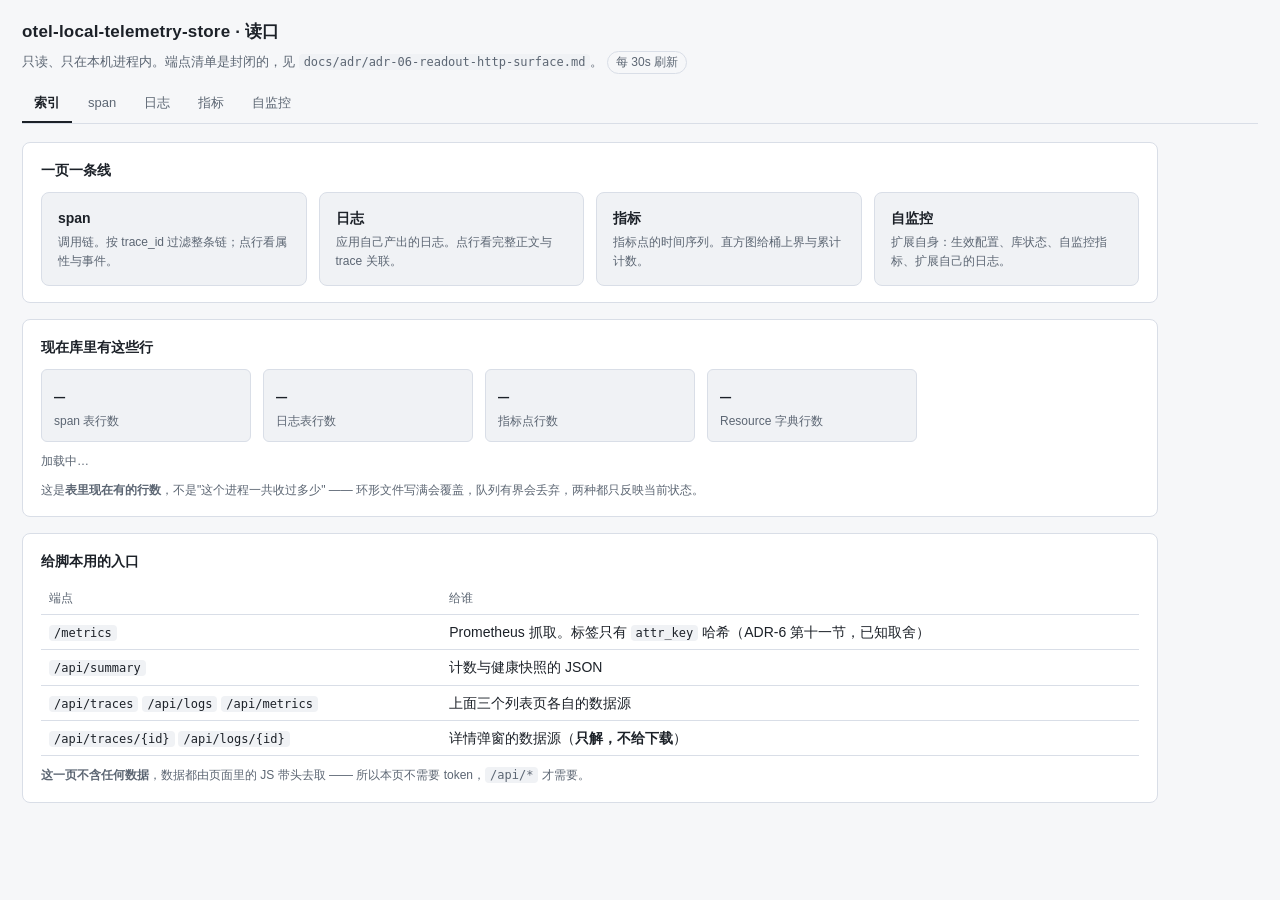
==== commit 782ad00d: "feat(readout): 读口拆成一页一条线，/ 变索引页，自监控独立成页（issue #10） ## 为什么拆  `/index.html` 把 span、日志、指标点、库状态、生效配置全塞在一" ====
--- a/src/main/resources/io/github/fulizhe/otelstore/readout/http/index.html
+++ b/src/main/resources/io/github/fulizhe/otelstore/readout/http/index.html
@@ -4,581 +4,82 @@
 <meta charset="utf-8">
 <meta name="viewport" content="width=device-width, initial-scale=1">
 <title>otel-local-telemetry-store · 读口</title>
-<style>
-  :root {
-    --bg: #0f1115; --panel: #161920; --panel-2: #1c2029; --line: #2a2f3a;
-    --fg: #e6e8ee; --dim: #9aa3b2; --warn: #d29922; --ok: #3fb950; --err: #f85149;
-  }
-  @media (prefers-color-scheme: light) {
-    :root {
-      --bg: #f6f7f9; --panel: #fff; --panel-2: #f0f2f5; --line: #d9dee7;
-      --fg: #1c2128; --dim: #5c6673; --warn: #9a6700; --ok: #1a7f37; --err: #cf222e;
-    }
-  }
-  * { box-sizing: border-box; }
-  body { margin: 0; background: var(--bg); color: var(--fg);
-         font: 14px/1.6 -apple-system, "Segoe UI", "Microsoft YaHei", sans-serif; }
-  header { padding: 18px 22px 12px; border-bottom: 1px solid var(--line); }
-  h1 { margin: 0 0 6px; font-size: 17px; font-weight: 600; letter-spacing: .2px; }
-  .sub { color: var(--dim); font-size: 13px; }
-  .wrap { padding: 18px 22px 40px; max-width: 1180px; }
-  .card { background: var(--panel); border: 1px solid var(--line); border-radius: 8px;
-          padding: 16px 18px; margin-bottom: 16px; }
-  .card h2 { margin: 0 0 10px; font-size: 14px; font-weight: 600; }
-  .row { display: flex; gap: 10px; align-items: center; flex-wrap: wrap; }
-  .grow { flex: 1 1 220px; }
-  input { background: var(--panel-2); color: var(--fg); border: 1px solid var(--line);
-          border-radius: 6px; padding: 7px 10px; font: inherit; min-width: 0; }
-  input:focus { outline: 2px solid var(--dim); outline-offset: -1px; }
-  button { background: var(--panel-2); color: var(--fg); border: 1px solid var(--line);
-           border-radius: 6px; padding: 7px 12px; font: inherit; cursor: pointer; }
-  button:hover { border-color: var(--dim); }
-  table { width: 100%; border-collapse: collapse; margin-top: 8px; }
-  th, td { text-align: left; padding: 6px 8px; border-bottom: 1px solid var(--line);
-           vertical-align: top; }
-  th { color: var(--dim); font-weight: 500; font-size: 12px; }
-  td.num { text-align: right; font-variant-numeric: tabular-nums; white-space: nowrap; }
-  .pill { display: inline-block; padding: 1px 8px; border: 1px solid var(--line);
-          border-radius: 999px; font-size: 12px; color: var(--dim); }
-  .note { border-left: 3px solid var(--warn); background: var(--panel-2);
-          padding: 10px 12px; border-radius: 0 6px 6px 0; color: var(--dim); }
-  .note b { color: var(--fg); }
-  .err { color: var(--err); }
-  .ok { color: var(--ok); }
-  code { background: var(--panel-2); padding: 1px 5px; border-radius: 4px; font-size: 12px; }
-  .grid { display: grid; grid-template-columns: repeat(auto-fill, minmax(210px, 1fr)); gap: 12px; }
-  .stat { background: var(--panel-2); border: 1px solid var(--line); border-radius: 6px; padding: 10px 12px; }
-  .stat .v { font-size: 20px; font-variant-numeric: tabular-nums; }
-  .stat .k { color: var(--dim); font-size: 12px; }
-  .foot { color: var(--dim); font-size: 12px; margin-top: 10px; }
-</style>
+<link rel="stylesheet" href="app.css">
 </head>
 <body>
 <header>
   <h1>otel-local-telemetry-store · 读口</h1>
   <div class="sub">
-    只读。端点清单是封闭的，见 <code>docs/adr/adr-06-readout-http-surface.md</code>。
+    只读、只在本机进程内。端点清单是封闭的，见 <code>docs/adr/adr-06-readout-http-surface.md</code>。
     <span class="pill" id="tick">每 30s 刷新</span>
   </div>
+  <nav class="pages">
+    <a href="index.html" aria-current="page">索引</a>
+    <a href="traces.html">span</a>
+    <a href="logs.html">日志</a>
+    <a href="metrics.html">指标</a>
+    <a href="self.html">自监控</a>
+  </nav>
 </header>
 
 <div class="wrap">
-
-  <div class="card" id="auth-card" style="display:none">
-    <h2>需要访问 token</h2>
-    <div class="note">
-      这个读口启用了鉴权。token 在数据目录下的 <code>otelstore.token</code> 文件里，
-      由进程启动时随机生成。<b>粘一次即可</b> —— 值只存在本标签页的 sessionStorage，
-      关掉标签页就没了，不进 URL、不进 cookie。
-    </div>
-    <div class="row" style="margin-top:10px">
-      <input id="token" class="grow" type="password" placeholder="粘贴 token" autocomplete="off">
-      <button onclick="saveToken()">保存</button>
-      <button onclick="clearToken()">清除</button>
+  <div class="card">
+    <h2>一页一条线</h2>
+    <div class="links">
+      <a href="traces.html">
+        <div class="t">span</div>
+        <div class="d">调用链。按 trace_id 过滤整条链；点行看属性与事件。</div>
+      </a>
+      <a href="logs.html">
+        <div class="t">日志</div>
+        <div class="d">应用自己产出的日志。点行看完整正文与 trace 关联。</div>
+      </a>
+      <a href="metrics.html">
+        <div class="t">指标</div>
+        <div class="d">指标点的时间序列。直方图给桶上界与累计计数。</div>
+      </a>
+      <a href="self.html">
+        <div class="t">自监控</div>
+        <div class="d">扩展自身：生效配置、库状态、自监控指标、扩展自己的日志。</div>
+      </a>
     </div>
   </div>
 
-  <div class="card">
-    <h2>本进程现在收到了什么</h2>
-    <div id="msg" class="foot">加载中…</div>
-    <div class="grid" style="margin-top:12px">
+  <div class="card" id="summary-tiles">
+    <h2>现在库里有这些行</h2>
+    <div class="grid">
       <div class="stat"><div class="v" id="s-spans">–</div><div class="k">span 表行数</div></div>
       <div class="stat"><div class="v" id="s-logs">–</div><div class="k">日志表行数</div></div>
       <div class="stat"><div class="v" id="s-metrics">–</div><div class="k">指标点行数</div></div>
       <div class="stat"><div class="v" id="s-resources">–</div><div class="k">Resource 字典行数</div></div>
     </div>
-    <table style="margin-top:16px">
-      <thead><tr><th>队列</th><th class="num">offered</th><th class="num">drained</th>
-        <th class="num">dropped</th><th class="num">sinkErrors</th><th class="num">backlog</th></tr></thead>
-      <tbody id="queues"><tr><td colspan="6" style="color:var(--dim)">–</td></tr></tbody>
-    </table>
-    <table style="margin-top:16px">
-      <thead><tr><th>环形文件</th><th class="num">写游标</th><th class="num">覆盖轮次</th>
-        <th class="num">最老存活 id</th><th class="num">超限拒写</th><th class="num">过期读</th></tr></thead>
-      <tbody id="rings"><tr><td colspan="6" style="color:var(--dim)">–</td></tr></tbody>
-    </table>
+    <div id="tiles-note" class="foot"></div>
+    <div id="msg" class="foot">加载中…</div>
+    <div class="foot">
+      这是<b>表里现在有的行数</b>，不是"这个进程一共收过多少" ——
+      环形文件写满会覆盖，队列有界会丢弃，两种都只反映当前状态。
+    </div>
   </div>
 
   <div class="card">
-    <h2>span <span class="pill" id="spans-count"></span></h2>
-    <div class="row">
-      <label for="trace-id">trace_id</label>
-      <input id="trace-id" class="grow" placeholder="粘一个 trace_id（32 位十六进制）看整条调用链；留空看最近的" autocomplete="off">
-      <button onclick="loadLists()">查询</button>
-      <button class="ghost" onclick="clearTrace()">清除</button>
+    <h2>给脚本用的入口</h2>
+    <table>
+      <thead><tr><th>端点</th><th>给谁</th></tr></thead>
+      <tbody>
+        <tr><td><code>/metrics</code></td><td>Prometheus 抓取。标签只有 <code>attr_key</code> 哈希（ADR-6 第十一节，已知取舍）</td></tr>
+        <tr><td><code>/api/summary</code></td><td>计数与健康快照的 JSON</td></tr>
+        <tr><td><code>/api/traces</code> <code>/api/logs</code> <code>/api/metrics</code></td><td>上面三个列表页各自的数据源</td></tr>
+        <tr><td><code>/api/traces/{id}</code> <code>/api/logs/{id}</code></td><td>详情弹窗的数据源（<b>只解，不给下载</b>）</td></tr>
+      </tbody>
+    </table>
+    <div class="foot">
+      <b>这一页不含任何数据</b>，数据都由页面里的 JS 带头去取 ——
+      所以本页不需要 token，<code>/api/*</code> 才需要。
     </div>
-    <div id="spans-msg" class="foot"></div>
-    <table>
-      <thead><tr><th>开始</th><th>name</th><th>耗时</th><th>状态</th><th>scope</th><th>资源</th></tr></thead>
-      <tbody id="spans"><tr><td colspan="6" style="color:var(--dim)">–</td></tr></tbody>
-    </table>
-  </div>
-
-  <div class="card">
-    <h2>日志 <span class="pill" id="logs-count"></span></h2>
-    <div id="logs-msg" class="foot"></div>
-    <table>
-      <thead><tr><th>时间</th><th>severity</th><th>正文预览</th><th>trace</th></tr></thead>
-      <tbody id="logs"><tr><td colspan="4" style="color:var(--dim)">–</td></tr></tbody>
-    </table>
-  </div>
-
-  <div class="card">
-    <h2>指标点 <span class="pill" id="metrics-count"></span></h2>
-    <div class="row">
-      <label for="metric-name">指标名</label>
-      <input id="metric-name" class="grow" placeholder="留空看最近的数据点；填一个指标名看它的序列" autocomplete="off">
-      <button onclick="loadMetrics()">查询</button>
-      <button class="ghost" onclick="$('metric-name').value='';loadMetrics();">清除</button>
-    </div>
-    <div id="metrics-msg" class="foot"></div>
-    <table>
-      <thead><tr><th>时间</th><th>指标</th><th>形态</th><th class="num">值</th>
-        <th class="num">计数</th><th class="num">求和</th><th>结构</th></tr></thead>
-      <tbody id="metrics"><tr><td colspan="7" style="color:var(--dim)">–</td></tr></tbody>
-    </table>
-  </div>
-
-  <div class="card" id="detail-card" style="display:none">
-    <h2>详情 <span class="pill" id="detail-kind"></span>
-      <button class="ghost" style="float:right" onclick="closeDetail()">关闭</button></h2>
-    <div id="detail-msg" class="foot"></div>
-    <div id="detail-body"></div>
-  </div>
-
-  <div class="card">
-    <h2>生效配置</h2>
-    <table><tbody id="config"><tr><td colspan="2" style="color:var(--dim)">–</td></tr></tbody></table>
-  </div>
-
-  <div class="foot">
-    这一页<b>不含任何数据</b>，数据都由页面里的 JS 带头去取 ——
-    所以本页不需要 token，<code>/api/*</code> 才需要。
-    <br>
-    <b>标签说明</b>：<code>attr_key</code> 是属性组合的<b>哈希</b>而不是属性本身
-    （表里只存了哈希，见 ADR-6 第十一节）——
-    所以现在看到的是 <code>a3f9c2e1</code> 而不是 <code>region="east"</code>。
-    各条线仍然是<b>分开</b>的，只是标签暂时读不懂。
-    <br>
-    其余端点（自监控、自日志）随 Phase 5 逐段落地。
-    <br>
-    <b>载荷说明</b>：载荷可能被环形文件覆盖 —— <b>过期不是故障</b>（容量到顶的预期行为）。
-    真的载荷不可用时详情页会给出四种不同的原因，别把它们看成同一件事。
   </div>
 </div>
 
-<script>
-  var TOKEN_KEY = 'otelstore-token';
-  $ = function (id) { return document.getElementById(id); };
-
-  function token() { return sessionStorage.getItem(TOKEN_KEY) || ''; }
-  function saveToken() { sessionStorage.setItem(TOKEN_KEY, $('token').value.trim()); refresh(); }
-  function clearToken() { sessionStorage.removeItem(TOKEN_KEY); $('token').value = ''; refresh(); }
-
-  function esc(s) {
-    return String(s === null || s === undefined ? '' : s)
-      .replace(/&/g, '&amp;').replace(/</g, '&lt;').replace(/>/g, '&gt;');
-  }
-  function num(v) { return typeof v === 'number' ? v.toLocaleString('en-US') : esc(v); }
-
-  function kv(rows) {
-    return rows.map(function (r) {
-      return '<tr><td>' + esc(r[0]) + '</td><td class="num">' + esc(r[1]) + '</td></tr>';
-    }).join('');
-  }
-
-  function refresh() {
-    var headers = {};
-    var t = token();
-    if (t) { headers['X-Otel-Store-Token'] = t; }
-
-    fetch('/api/summary', { headers: headers, cache: 'no-store' })
-      .then(function (r) {
-        if (r.status === 401) {
-          $('auth-card').style.display = '';
-          $('msg').innerHTML = '<span class="err">读口要求 token（401）。</span> '
-            + '把数据目录下 <code>otelstore.token</code> 的内容粘到上面。';
-          return null;
-        }
-        if (!r.ok) { throw new Error('HTTP ' + r.status); }
-        $('msg').textContent = '更新于 ' + new Date().toLocaleTimeString();
-        return r.json();
-      })
-      .then(function (d) {
-        if (!d) { return; }
-        $('auth-card').style.display = 'none';
-        var store = d.store;
-        if (!store) {
-          $('msg').innerHTML = '<span class="err">存储层未就绪</span> —— '
-            + '本次只计数不落盘，看 <code>queues</code> 那一段。原因是数据目录不可写，'
-            + '详见扩展自己的日志。';
-          $('s-spans').textContent = 'off';
-          $('s-logs').textContent = 'off';
-          $('s-metrics').textContent = 'off';
-          $('s-resources').textContent = 'off';
-        } else {
-          $('s-spans').textContent = num(store.spanRows);
-          $('s-logs').textContent = num(store.logRows);
-          $('s-metrics').textContent = num(store.metricRows);
-          // 字典的计数是**嵌套**的一层（interned / reused / cachedHashes / collisions），
-          // 字典的**行数**就是 interned —— 之前直接把 store.resources 当数字渲染，
-          // 结果页面上出现 [object Object]。
-          $('s-resources').textContent = num((store.resources || {}).interned);
-        }
-
-        $('queues').innerHTML = ['traces', 'logs', 'metrics'].map(function (sig) {
-          var q = (d.queues || {})[sig] || {};
-          return '<tr><td>' + sig + '</td><td class="num">' + num(q.offered) + '</td>'
-            + '<td class="num">' + num(q.drained) + '</td>'
-            + '<td class="num">' + num(q.dropped) + '</td>'
-            + '<td class="num">' + num(q.sinkErrors) + '</td>'
-            + '<td class="num">' + num(q.backlog) + '</td></tr>';
-        }).join('');
-
-        var rings = [];
-        ['traceRing', 'logRing'].forEach(function (k) {
-          var r = (store || {})[k];
-          if (!r) { return; }
-          rings.push([r.signal + '（' + r.file + '）', r.currIndex, r.wrapCount,
-            r.oldestLiveIndex, r.rejectedTooLarge, r.expiredReads]);
-        });
-        $('rings').innerHTML = rings.length
-          ? rings.map(function (r) {
-              return '<tr><td>' + esc(r[0]) + '</td><td class="num">' + num(r[1]) + '</td>'
-                + '<td class="num">' + num(r[2]) + '</td><td class="num">' + num(r[3]) + '</td>'
-                + '<td class="num">' + num(r[4]) + '</td><td class="num">' + num(r[5]) + '</td></tr>';
-            }).join('')
-          : '<tr><td colspan="6" style="color:var(--dim)">–</td></tr>';
-
-        $('config').innerHTML = kv(Object.keys(d.config || {}).map(function (k) {
-          return [k, d.config[k]];
-        }));
-      })
-      .catch(function (e) {
-        $('msg').innerHTML = '<span class="err">读不到读口：' + esc(e.message) + '</span>';
-      });
-  }
-
-  if (token()) { $('token').value = token(); }
-  wireTraceLinks();
-  refresh();
-  loadLists();
-  loadMetrics();
-  setInterval(function () { refresh(); loadLists(); loadMetrics(); }, 30000);
-
-  // ---------------- 列表
-
-  function clearTrace() { $('trace-id').value = ''; loadLists(); }
-
-  function headers() {
-    var h = {};
-    var t = token();
-    if (t) { h['X-Otel-Store-Token'] = t; }
-    return h;
-  }
-
-  function loadLists() {
-    var trace = $('trace-id').value.trim();
-    var q = trace ? '&traceId=' + encodeURIComponent(trace) : '';
-    fetch('/api/traces?limit=20' + q, { headers: headers(), cache: 'no-store' })
-      .then(function (r) { return r.json().then(function (d) { return { s: r.status, d: d }; }); })
-      .then(function (res) { renderSpans(res); })
-      .catch(function (e) {
-        $('spans-msg').innerHTML = '<span class="err">读 span 列表失败：' + esc(e.message) + '</span>';
-      });
-
-    fetch('/api/logs?limit=20' + q, { headers: headers(), cache: 'no-store' })
-      .then(function (r) { return r.json().then(function (d) { return { s: r.status, d: d }; }); })
-      .then(function (res) { renderLogs(res); })
-      .catch(function (e) {
-        $('logs-msg').innerHTML = '<span class="err">读日志列表失败：' + esc(e.message) + '</span>';
-      });
-  }
-
-  function renderSpans(res) {
-    if (res.s === 401) { $('auth-card').style.display = ''; return; }
-    if (res.s !== 200 || !Array.isArray(res.d)) {
-      $('spans-msg').innerHTML = '<span class="err">' + esc(errorText(res)) + '</span>';
-      return;
-    }
-    $('spans-msg').textContent = res.d.length
-      ? '共 ' + res.d.length + ' 条' + ($('trace-id').value.trim() ? '（该 trace，按开始时间排；点「清除」回到最近）' : '（最近）')
-      : '没有数据 —— 这不是故障：可能是没数据、已被行数水位淘汰、或该 trace 的采集期已过。';
-    $('spans-count').textContent = res.d.length + ' 条';
-    $('spans').innerHTML = res.d.map(function (r) {
-      return '<tr data-detail="' + esc(r.id) + '" data-kind="span" title="点开看详情">'
-        + '<td>' + esc(ts(r.startTime)) + '</td>'
-        + '<td>' + esc(clip(r.name, 48))
-          + (r.traceId ? traceLink(r.traceId) : '')
-          + '</td>'
-        + '<td class="num">' + dur(r.startTime, r.endTime) + '</td>'
-        + '<td>' + statusText(r.statusCode) + '</td>'
-        + '<td>' + esc(clip(r.scopeName, 28)) + '</td>'
-        + '<td>' + esc(clip(r.resource, 40)) + '</td></tr>';
-    }).join('') || '<tr><td colspan="6" style="color:var(--dim)">–</td></tr>';
-  }
-
-  /**
-   * trace 链接：只放 data 属性，**不内联 onclick**。
-   *
-   * <p>内联 onclick 是靠字符串拼接把引号套出来的，那是引号地狱 —— 少一个转义就整段失效，
-   * 而且将来页面一旦有 CSP（script-src 不含 'unsafe-inline'）就全部点不动。
-   * 事件委托（tbody 上一个监听 + data-trace）两种问题都没有。
-   */
-  function traceLink(id) {
-    return ' <a href="#" data-trace="' + esc(id) + '" title="只看这个 trace 的 span 与日志"'
-      + ' style="color:var(--dim);cursor:pointer">trace</a>';
-  }
-
-  function renderLogs(res) {
-    if (res.s === 401) { $('auth-card').style.display = ''; return; }
-    if (res.s !== 200 || !Array.isArray(res.d)) {
-      $('logs-msg').innerHTML = '<span class="err">' + esc(errorText(res)) + '</span>';
-      return;
-    }
-    $('logs-msg').textContent = res.d.length ? '共 ' + res.d.length + ' 条' : '没有数据。';
-    $('logs-count').textContent = res.d.length + ' 条';
-    $('logs').innerHTML = res.d.map(function (r) {
-      return '<tr data-detail="' + esc(r.id) + '" data-kind="log" title="点开看详情">'
-        + '<td>' + esc(ts(r.timestamp)) + '</td>'
-        + '<td>' + esc(clip(r.severityText || severityName(r.severityNumber), 12)) + '</td>'
-        + '<td>' + esc(clip(r.bodyPreview, 90)) + '</td>'
-        + '<td>' + (r.traceId
-            ? '<a href="#" data-trace="' + esc(r.traceId) + '" title="只看这个 trace"'
-              + ' style="color:var(--dim);cursor:pointer">' + esc(clip(r.traceId, 12)) + '…</a>'
-            : '')
-        + '</td></tr>';
-    }).join('') || '<tr><td colspan="4" style="color:var(--dim)">–</td></tr>';
-  }
-
-  /** 事件委托：tbody 上一个监听，管所有 data-trace 链接（新增的行也自动生效）。 */
-  function wireTraceLinks() {
-    ['spans', 'logs'].forEach(function (id) {
-      $(id).addEventListener('click', function (ev) {
-        var a = ev.target.closest ? ev.target.closest('a[data-trace]') : null;
-        if (a) {
-          ev.preventDefault();
-          pickTrace(a.getAttribute('data-trace'));
-          return;
-        }
-        var row = ev.target.closest ? ev.target.closest('tr[data-detail]') : null;
-        if (row) {
-          openDetail(row.getAttribute('data-detail'), row.getAttribute('data-kind'));
-        }
-      });
-    });
-    // 表头行也做成可点的样子 —— 否则"行可点"这件事只能靠猜
-    ['spans', 'logs'].forEach(function (id) {
-      $(id).style.cursor = 'pointer';
-    });
-  }
-
-  // ---------------- 详情
-
-  function closeDetail() { $('detail-card').style.display = 'none'; }
-
-  function openDetail(id, kind) {
-    var isSpan = kind !== 'log';
-    var card = $('detail-card');
-    card.style.display = '';
-    $('detail-kind').textContent = isSpan ? 'span #' + id : '日志 #' + id;
-    $('detail-msg').textContent = '加载中…';
-    $('detail-body').innerHTML = '';
-    fetch('/api/' + (isSpan ? 'traces/' : 'logs/') + id, { headers: headers(), cache: 'no-store' })
-      .then(function (r) { return r.json().then(function (d) { return { s: r.status, d: d }; }); })
-      .then(function (res) {
-        if (res.s === 401) { $('auth-card').style.display = ''; return; }
-        if (res.s !== 200 || !res.d) {
-          $('detail-msg').innerHTML = '<span class="err">' + esc(errorText(res)) + '</span>';
-          return;
-        }
-        renderDetail(res.d, isSpan);
-      })
-      .catch(function (e) {
-        $('detail-msg').innerHTML = '<span class="err">读详情失败：' + esc(e.message) + '</span>';
-      });
-  }
-
-  function renderDetail(d, isSpan) {
-    var head = '<table><tbody>' + kv([
-      ['trace_id', d.traceId], ['span_id', d.spanId],
-      isSpan ? ['parent_span_id', d.parentSpanId] : ['severity', d.severityText || severityName(d.severityNumber)],
-      ['scope', (d.scopeName || '') + (d.scopeVersion ? ' ' + d.scopeVersion : '')],
-      ['资源', d.resource]
-    ]) + '</tbody></table>';
-
-    var p = d.payload || {};
-    var payloadHtml;
-    if (p.available) {
-      payloadHtml = '<div class="foot">载荷 ' + esc(p.bytes) + ' 字节，已解码</div>'
-        + attrTable((p.decoded || {}).attributes)
-        + (isSpan ? eventTable(p.decoded) + statusLine(p.decoded) : '');
-    } else {
-      // 三种"读不到"各有各的说法，**别混成一句"不可用"**：
-      // 过期不是故障、没有载荷不影响查询、corrupt 才是真的坏了
-      var kind = p.reason === 'expired' ? 'note' : 'err';
-      payloadHtml = '<div class="note ' + (kind === 'note' ? '' : 'pending') + '" style="margin-top:10px">'
-        + '<b>' + esc(p.reason || 'unavailable') + '</b> —— ' + esc(p.detail || '') + '</div>';
-    }
-
-    $('detail-msg').innerHTML = '';
-    $('detail-body').innerHTML = head + '<h3 style="font-size:13px;margin:14px 0 4px">属性</h3>'
-      + payloadHtml;
-  }
-
-  function attrTable(attrs) {
-    if (!attrs || !attrs.length) {
-      return '<div class="foot">没有属性</div>';
-    }
-    return '<table><thead><tr><th>键</th><th>类型</th><th>值</th></tr></thead><tbody>'
-      + attrs.map(function (a) {
-          return '<tr><td>' + esc(a.key) + '</td><td>' + esc(clip(a.type, 18)) + '</td>'
-            + '<td>' + esc(clip(typeof a.value === 'object' ? JSON.stringify(a.value) : a.value, 120))
-            + '</td></tr>';
-        }).join('') + '</tbody></table>';
-  }
-
-  function eventTable(decoded) {
-    var events = (decoded || {}).events || [];
-    if (!events.length) { return ''; }
-    return '<h3 style="font-size:13px;margin:14px 0 4px">事件（' + events.length + '）</h3>'
-      + '<table><thead><tr><th>时间</th><th>名字</th><th>属性</th></tr></thead><tbody>'
-      + events.map(function (e) {
-          return '<tr><td>' + esc(ts(e.timeUnixNano)) + '</td><td>' + esc(e.name) + '</td>'
-            + '<td>' + esc(clip((e.attributes || []).map(function (a) {
-                return a.key + '=' + a.value;
-              }).join('，'), 100)) + '</td></tr>';
-        }).join('') + '</tbody></table>';
-  }
-
-  function statusLine(decoded) {
-    var s = (decoded || {}).status;
-    if (!s || s.code === 'STATUS_CODE_UNSET') { return ''; }
-    return '<div class="foot" style="margin-top:8px">状态：<b>' + esc(s.code) + '</b> '
-      + esc(s.message || '') + '</div>';
-  }
-
-  function pickTrace(id) {
-    $('trace-id').value = id;
-    loadLists();
-  }
-
-  function loadMetrics() {
-    var name = $('metric-name').value.trim();
-    var q = name ? '?name=' + encodeURIComponent(name) : '';
-    fetch('/api/metrics' + (q || '?limit=20'), { headers: headers(), cache: 'no-store' })
-      .then(function (r) { return r.json().then(function (d) { return { s: r.status, d: d }; }); })
-      .then(function (res) { renderMetrics(res); })
-      .catch(function (e) {
-        $('metrics-msg').innerHTML = '<span class="err">读指标点失败：' + esc(e.message) + '</span>';
-      });
-  }
-
-  function renderMetrics(res) {
-    if (res.s === 401) { $('auth-card').style.display = ''; return; }
-    if (res.s !== 200 || !Array.isArray(res.d)) {
-      $('metrics-msg').innerHTML = '<span class="err">' + esc(errorText(res)) + '</span>';
-      return;
-    }
-    $('metrics-msg').textContent = res.d.length ? '共 ' + res.d.length + ' 个点' : '没有指标点。';
-    $('metrics-count').textContent = res.d.length + ' 个';
-    $('metrics').innerHTML = res.d.map(function (r) {
-      return '<tr><td>' + esc(ts(r.ts)) + '</td>'
-        + '<td>' + esc(clip(r.metricName, 36)) + (r.unit ? ' <span class="pill">' + esc(r.unit) + '</span>' : '') + '</td>'
-        + '<td>' + esc(kindName(r.dataType)) + '</td>'
-        + '<td class="num">' + esc(fmtNum(r.metricValue)) + '</td>'
-        + '<td class="num">' + esc(fmtNum(r.metricCount)) + '</td>'
-        + '<td class="num">' + esc(fmtNum(r.metricSum)) + '</td>'
-        + '<td>' + structure(r.detail) + '</td></tr>';
-    }).join('') || '<tr><td colspan="7" style="color:var(--dim)">–</td></tr>';
-  }
-
-  function kindName(k) {
-    if (k === 'SUM') { return 'Sum'; }
-    if (k === 'HISTOGRAM') { return 'Histogram'; }
-    if (k === 'SUMMARY') { return 'Summary'; }
-    return 'Gauge';
-  }
-
-  /** null / NaN 显示成 —，不显示成 "NaN" 或 "null"。 */
-  function fmtNum(v) {
-    if (v === null || v === undefined) { return '–'; }
-    if (typeof v === 'number' && isNaN(v)) { return '–'; }
-    return typeof v === 'number' ? v.toLocaleString('en-US') : String(v);
-  }
-
-  /**
-   * 把 detail 的结构化结果渲染成人能读的形态。
-   * 直方图给「桶边界 → 计数」的对照，摘要给各分位点 —— 而不是原样吐一串 detail 文本。
-   */
-  function structure(d) {
-    if (!d || typeof d !== 'object') { return '–'; }
-    if (d.flavor === 'unknown') {
-      return '<span class="err" title="解析不出来的形态，原文在 title 里">认不出来</span>';
-    }
-    if (d.flavor === 'long' || d.flavor === 'double') {
-      return '<span style="color:var(--dim)">' + esc(d.flavor === 'long' ? '整数' : '浮点') + '</span>';
-    }
-    if (d.flavor === 'explicit' && d.bounds) {
-      var pairs = d.bounds.map(function (b, i) {
-        return '≤' + b + ': ' + (d.counts && d.counts[i] !== undefined ? d.counts[i] : '?');
-      });
-      return '<span style="color:var(--dim)">' + esc(clip(pairs.join('，'), 80)) + '</span>';
-    }
-    if (d.flavor === 'exponential') {
-      return '<span style="color:var(--dim)">scale=' + esc(d.scale) + ' 零桶=' + esc(d.zeroCount) + '</span>';
-    }
-    if (d.flavor === 'quantiles' && d.quantiles) {
-      return '<span style="color:var(--dim)">'
-        + esc(clip(d.quantiles.map(function (q) {
-            return 'p' + q.quantile + '=' + q.value;
-          }).join('，'), 80)) + '</span>';
-    }
-    return esc(d.flavor);
-  }
-
-  function errorText(res) {
-    if (res.d && res.d.message) { return res.d.message; }
-    return 'HTTP ' + res.s;
-  }
-
-  /** 纳秒 → 本地时间。OTLP 原生就是 epoch nanos，这里只做单位换算（ADR-2 第三条坑）。 */
-  function ts(nanos) {
-    if (nanos === null || nanos === undefined || nanos === 0) { return '–'; }
-    var d = new Date(Math.round(nanos / 1000000));
-    return isNaN(d.getTime()) ? '–' : d.toLocaleTimeString();
-  }
-
-  function dur(from, to) {
-    if (!from || !to || to < from) { return '–'; }
-    var ms = (to - from) / 1000000;
-    return ms < 1 ? ms.toFixed(3) + ' ms' : ms.toFixed(1) + ' ms';
-  }
-
-  function statusText(code) {
-    if (code === 2) { return '<span class="err">ERROR</span>'; }
-    if (code === 1) { return '<span class="ok">OK</span>'; }
-    return 'unset';
-  }
-
-  function severityName(n) {
-    if (n === null || n === undefined) { return ''; }
-    if (n === 0) { return 'UNDEFINED'; }
-    if (n >= 17) { return 'FATAL'; }
-    if (n >= 13) { return 'ERROR'; }
-    if (n >= 9) { return 'INFO'; }
-    if (n >= 5) { return 'DEBUG'; }
-    return 'TRACE';
-  }
-
-  /**
-   * 截断，且**截断可见**。
-   * 半截内容看起来像完整的，比明确写着被截断危险得多（ADR-6 第十节）。
-   */
-  function clip(s, n) {
-    var v = s === null || s === undefined ? '' : String(s);
-    return v.length <= n ? v : v.slice(0, n) + '…';
-  }
-</script>
+<script src="app.js"></script>
+<script>Otl.start('index');</script>
 </body>
-</html>+</html>
--- a/src/main/resources/io/github/fulizhe/otelstore/readout/http/app.css
+++ b/src/main/resources/io/github/fulizhe/otelstore/readout/http/app.css
@@ -0,0 +1,82 @@
+/* 读口各页面共享的样式。零依赖：不引 CDN、不引框架（ADR-6 第十三节）。 */
+:root {
+  --bg: #0f1115; --panel: #161920; --panel-2: #1c2029; --line: #2a2f3a;
+  --fg: #e6e8ee; --dim: #9aa3b2; --warn: #d29922; --ok: #3fb950; --err: #f85149;
+}
+@media (prefers-color-scheme: light) {
+  :root {
+    --bg: #f6f7f9; --panel: #fff; --panel-2: #f0f2f5; --line: #d9dee7;
+    --fg: #1c2128; --dim: #5c6673; --warn: #9a6700; --ok: #1a7f37; --err: #cf222e;
+  }
+}
+* { box-sizing: border-box; }
+body { margin: 0; background: var(--bg); color: var(--fg);
+       font: 14px/1.6 -apple-system, "Segoe UI", "Microsoft YaHei", sans-serif; }
+
+header { padding: 18px 22px 0; }
+h1 { margin: 0 0 6px; font-size: 17px; font-weight: 600; letter-spacing: .2px; }
+.sub { color: var(--dim); font-size: 13px; }
+
+/* 页面导航：拆成多页之后，"我在哪一页 / 别页在哪"必须一眼可见，
+   否则多个页面就等于找不到回家的路。 */
+nav.pages { display: flex; gap: 4px; flex-wrap: wrap; margin-top: 12px;
+            border-bottom: 1px solid var(--line); }
+nav.pages a { padding: 7px 12px; font-size: 13px; text-decoration: none;
+              color: var(--dim); border-bottom: 2px solid transparent; }
+nav.pages a:hover { color: var(--fg); }
+nav.pages a[aria-current="page"] { color: var(--fg); border-bottom-color: var(--fg); font-weight: 600; }
+
+.wrap { padding: 18px 22px 40px; max-width: 1180px; }
+.card { background: var(--panel); border: 1px solid var(--line); border-radius: 8px;
+        padding: 16px 18px; margin-bottom: 16px; }
+.card h2 { margin: 0 0 10px; font-size: 14px; font-weight: 600; }
+.row { display: flex; gap: 10px; align-items: center; flex-wrap: wrap; }
+.grow { flex: 1 1 220px; }
+input { background: var(--panel-2); color: var(--fg); border: 1px solid var(--line);
+        border-radius: 6px; padding: 7px 10px; font: inherit; min-width: 0; }
+input:focus { outline: 2px solid var(--dim); outline-offset: -1px; }
+button { background: var(--panel-2); color: var(--fg); border: 1px solid var(--line);
+         border-radius: 6px; padding: 7px 12px; font: inherit; cursor: pointer; }
+button:hover { border-color: var(--dim); }
+table { width: 100%; border-collapse: collapse; margin-top: 8px; }
+th, td { text-align: left; padding: 6px 8px; border-bottom: 1px solid var(--line);
+         vertical-align: top; }
+th { color: var(--dim); font-weight: 500; font-size: 12px; }
+td.num { text-align: right; font-variant-numeric: tabular-nums; white-space: nowrap; }
+.pill { display: inline-block; padding: 1px 8px; border: 1px solid var(--line);
+        border-radius: 999px; font-size: 12px; color: var(--dim); }
+.note { border-left: 3px solid var(--warn); background: var(--panel-2);
+        padding: 10px 12px; border-radius: 0 6px 6px 0; color: var(--dim); }
+.note b { color: var(--fg); }
+.err { color: var(--err); }
+.ok { color: var(--ok); }
+code { background: var(--panel-2); padding: 1px 5px; border-radius: 4px; font-size: 12px; }
+.grid { display: grid; grid-template-columns: repeat(auto-fill, minmax(210px, 1fr)); gap: 12px; }
+.stat { background: var(--panel-2); border: 1px solid var(--line); border-radius: 6px; padding: 10px 12px; }
+.stat .v { font-size: 20px; font-variant-numeric: tabular-nums; }
+.stat .k { color: var(--dim); font-size: 12px; }
+.foot { color: var(--dim); font-size: 12px; margin-top: 10px; }
+
+/* 详情是**弹出框**，不是列表下面的一张卡片 ——
+   卡片插在列表里与其它卡片长得一样，看不出"这是临时打开的东西"；
+   弹出框才表达"这是这一行的详情，关掉就回到列表"。 */
+.overlay { position: fixed; inset: 0; background: rgba(0,0,0,.55);
+           display: flex; align-items: flex-start; justify-content: center;
+           padding: 40px 16px; z-index: 50; overflow: auto; }
+.modal { background: var(--panel); border: 1px solid var(--line); border-radius: 10px;
+         max-width: 900px; width: 100%; box-shadow: 0 18px 60px rgba(0,0,0,.45); }
+.modal-head { display: flex; align-items: center; gap: 10px;
+              padding: 14px 18px; border-bottom: 1px solid var(--line);
+              position: sticky; top: 0; background: var(--panel); }
+.modal-head h2 { margin: 0; font-size: 15px; }
+.modal-body { padding: 16px 18px 22px; }
+.modal h3 { font-size: 13px; margin: 16px 0 6px; color: var(--fg); }
+
+/* 索引页的入口卡片 */
+.links { display: grid; grid-template-columns: repeat(auto-fill, minmax(250px, 1fr)); gap: 12px; }
+.links a { display: block; text-decoration: none; color: inherit;
+           background: var(--panel-2); border: 1px solid var(--line);
+           border-radius: 8px; padding: 14px 16px; }
+.links a:hover { border-color: var(--dim); }
+.links a .t { font-size: 14px; font-weight: 600; margin-bottom: 4px; }
+.links a .d { color: var(--dim); font-size: 12px; }
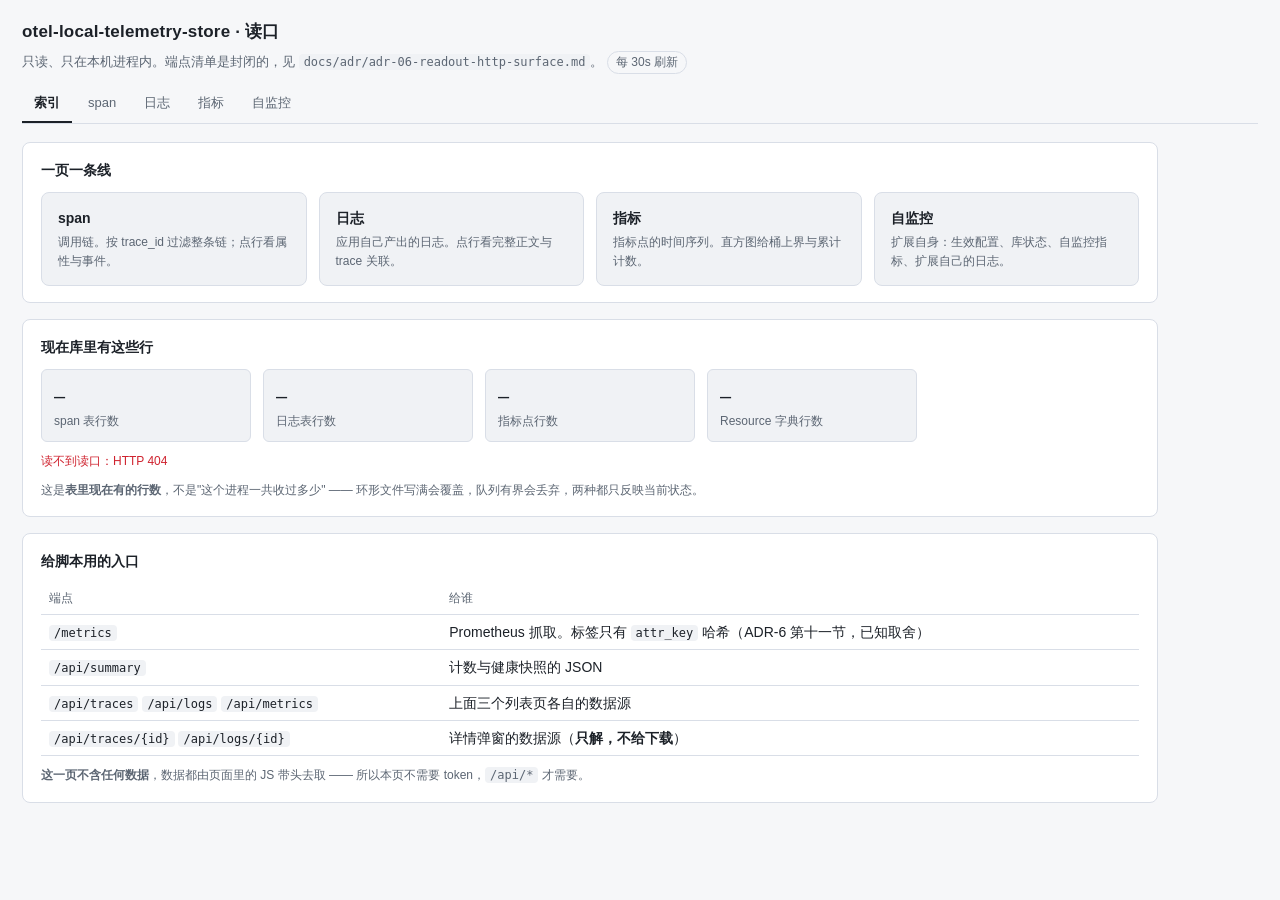
==== commit 5c14da32: "fix(readout): 启动不再靠"猜"页面结构，改成页面显式声明（f is not a function） 真机报 `Uncaught TypeError: f is not a functio" ====
--- a/src/main/resources/io/github/fulizhe/otelstore/readout/http/index.html
+++ b/src/main/resources/io/github/fulizhe/otelstore/readout/http/index.html
@@ -80,6 +80,6 @@
 </div>
 
 <script src="app.js"></script>
-<script>Otl.start('index');</script>
+<script>Otl.start('index', ['tiles']);</script>
 </body>
 </html>
--- a/src/main/resources/io/github/fulizhe/otelstore/readout/http/app.css
+++ b/src/main/resources/io/github/fulizhe/otelstore/readout/http/app.css
@@ -43,6 +43,8 @@
          vertical-align: top; }
 th { color: var(--dim); font-weight: 500; font-size: 12px; }
 td.num { text-align: right; font-variant-numeric: tabular-nums; white-space: nowrap; }
+/* 键值表：键定宽、值左对齐（见 app.js 里 kv() 的注释） */
+td.k { width: 1%; white-space: nowrap; padding-right: 16px; color: var(--dim); }
 .pill { display: inline-block; padding: 1px 8px; border: 1px solid var(--line);
         border-radius: 999px; font-size: 12px; color: var(--dim); }
 .note { border-left: 3px solid var(--warn); background: var(--panel-2);
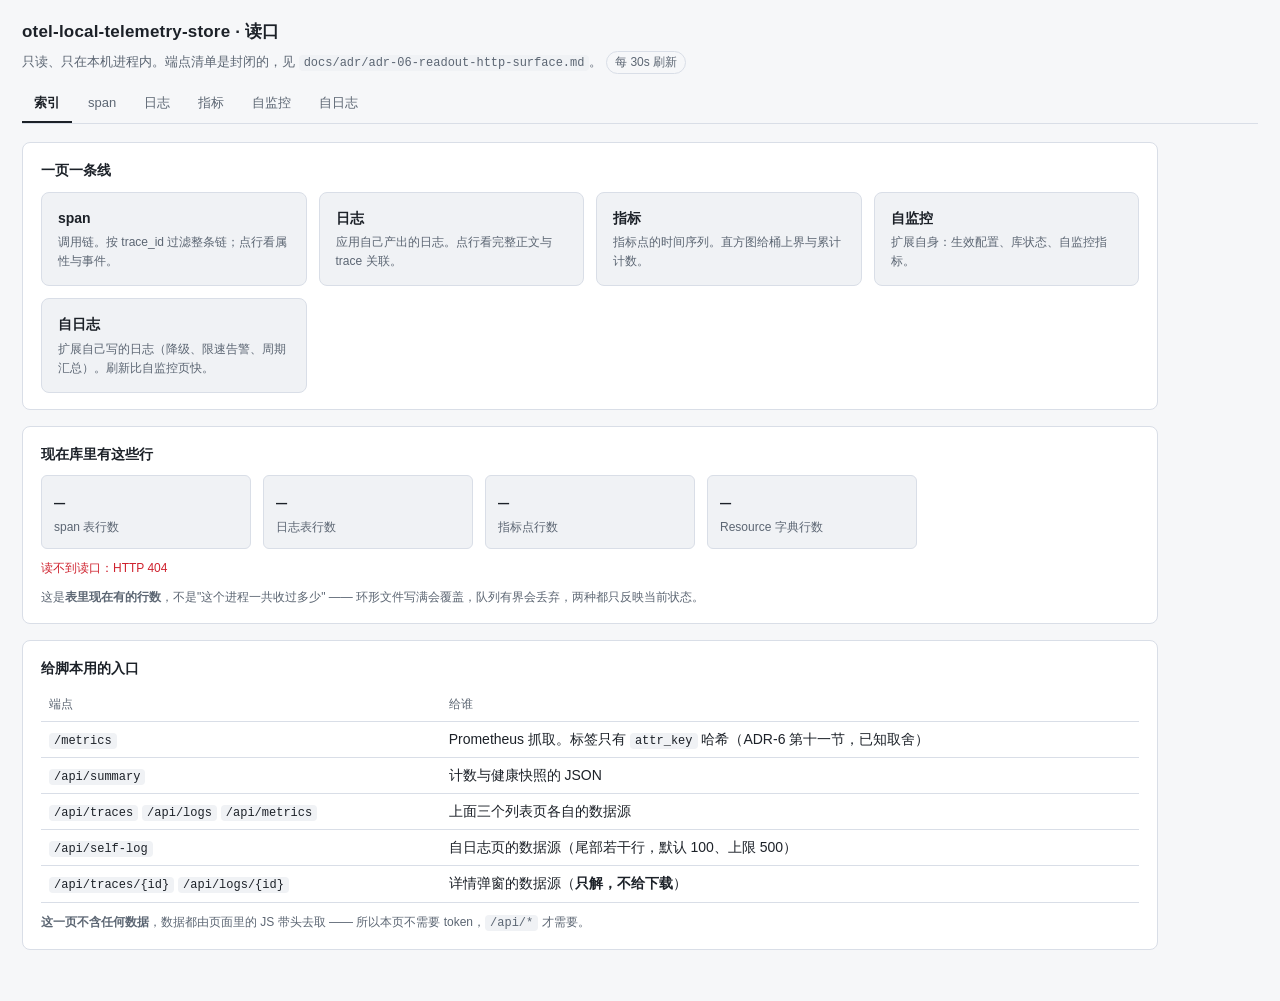
==== commit 7c9f1e0a: "feat(readout): 自有日志独立成一页 self-log.html（刷新频率与自监控页不同） 自监控页那张日志卡片拿掉，改成单独一页：  - 新页 self-log.html：整页放日志视图" ====
--- a/src/main/resources/io/github/fulizhe/otelstore/readout/http/index.html
+++ b/src/main/resources/io/github/fulizhe/otelstore/readout/http/index.html
@@ -19,6 +19,7 @@
     <a href="logs.html">日志</a>
     <a href="metrics.html">指标</a>
     <a href="self.html">自监控</a>
+    <a href="self-log.html">自日志</a>
   </nav>
 </header>
 
@@ -40,7 +41,11 @@
       </a>
       <a href="self.html">
         <div class="t">自监控</div>
-        <div class="d">扩展自身：生效配置、库状态、自监控指标、扩展自己的日志。</div>
+        <div class="d">扩展自身：生效配置、库状态、自监控指标。</div>
+      </a>
+      <a href="self-log.html">
+        <div class="t">自日志</div>
+        <div class="d">扩展自己写的日志（降级、限速告警、周期汇总）。刷新比自监控页快。</div>
       </a>
     </div>
   </div>
@@ -69,6 +74,7 @@
         <tr><td><code>/metrics</code></td><td>Prometheus 抓取。标签只有 <code>attr_key</code> 哈希（ADR-6 第十一节，已知取舍）</td></tr>
         <tr><td><code>/api/summary</code></td><td>计数与健康快照的 JSON</td></tr>
         <tr><td><code>/api/traces</code> <code>/api/logs</code> <code>/api/metrics</code></td><td>上面三个列表页各自的数据源</td></tr>
+        <tr><td><code>/api/self-log</code></td><td>自日志页的数据源（尾部若干行，默认 100、上限 500）</td></tr>
         <tr><td><code>/api/traces/{id}</code> <code>/api/logs/{id}</code></td><td>详情弹窗的数据源（<b>只解，不给下载</b>）</td></tr>
       </tbody>
     </table>
--- a/src/main/resources/io/github/fulizhe/otelstore/readout/http/app.css
+++ b/src/main/resources/io/github/fulizhe/otelstore/readout/http/app.css
@@ -74,6 +74,34 @@
 .modal-body { padding: 16px 18px 22px; }
 .modal h3 { font-size: 13px; margin: 16px 0 6px; color: var(--fg); }
 
+/* 日志正文：保留换行与缩进，否则栈信息会被压成一行 */
+pre.body { background: var(--panel-2); border: 1px solid var(--line); border-radius: 6px;
+           padding: 10px 12px; white-space: pre-wrap; word-break: break-word;
+           font: 12px/1.5 ui-monospace, Consolas, "Courier New", monospace;
+           max-height: 420px; overflow: auto; margin: 0; }
+
+/* 趋势图：内联 SVG，无依赖（ADR-6 第十四节） */
+.chart-wrap { margin-top: 4px; margin-bottom: 14px; }
+svg.chart { width: 100%; height: auto; display: block; background: var(--panel-2);
+             border: 1px solid var(--line); border-radius: 6px; }
+svg.chart .grid-line { stroke: var(--line); stroke-width: 1; }
+svg.chart .axis-text { fill: var(--dim); font-size: 10px; }
+svg.chart .dot { stroke: var(--panel); stroke-width: 1; }
+.legend { display: flex; flex-wrap: wrap; gap: 6px 14px; margin-top: 8px; font-size: 12px; }
+.legend .item { display: inline-flex; align-items: center; gap: 6px; color: var(--dim); }
+.legend .swatch { width: 10px; height: 3px; border-radius: 2px; flex: none; }
+
+/* 调用链瀑布（ADR-6 第十五节）。与 svg.chart 同源：文本、可随 CSS 缩放、零依赖 */
+svg.waterfall { width: 100%; height: auto; display: block; background: var(--panel-2);
+                border: 1px solid var(--line); border-radius: 6px; }
+svg.waterfall .axis-text { fill: var(--dim); font-size: 10px; }
+svg.waterfall .wf-label { fill: var(--fg); font-size: 11px; }
+svg.waterfall .wf-warn { fill: var(--warn); font-size: 10px; }
+/* 单 span 时画不出链，用一行文字列出来（**不是**画一条横线） */
+.wf-single { display: flex; align-items: center; gap: 8px; padding: 8px 4px;
+             border-bottom: 1px solid var(--line); cursor: pointer; }
+.wf-single .wf-bar { width: 10px; height: 10px; border-radius: 2px; flex: none; }
+
 /* 索引页的入口卡片 */
 .links { display: grid; grid-template-columns: repeat(auto-fill, minmax(250px, 1fr)); gap: 12px; }
 .links a { display: block; text-decoration: none; color: inherit;
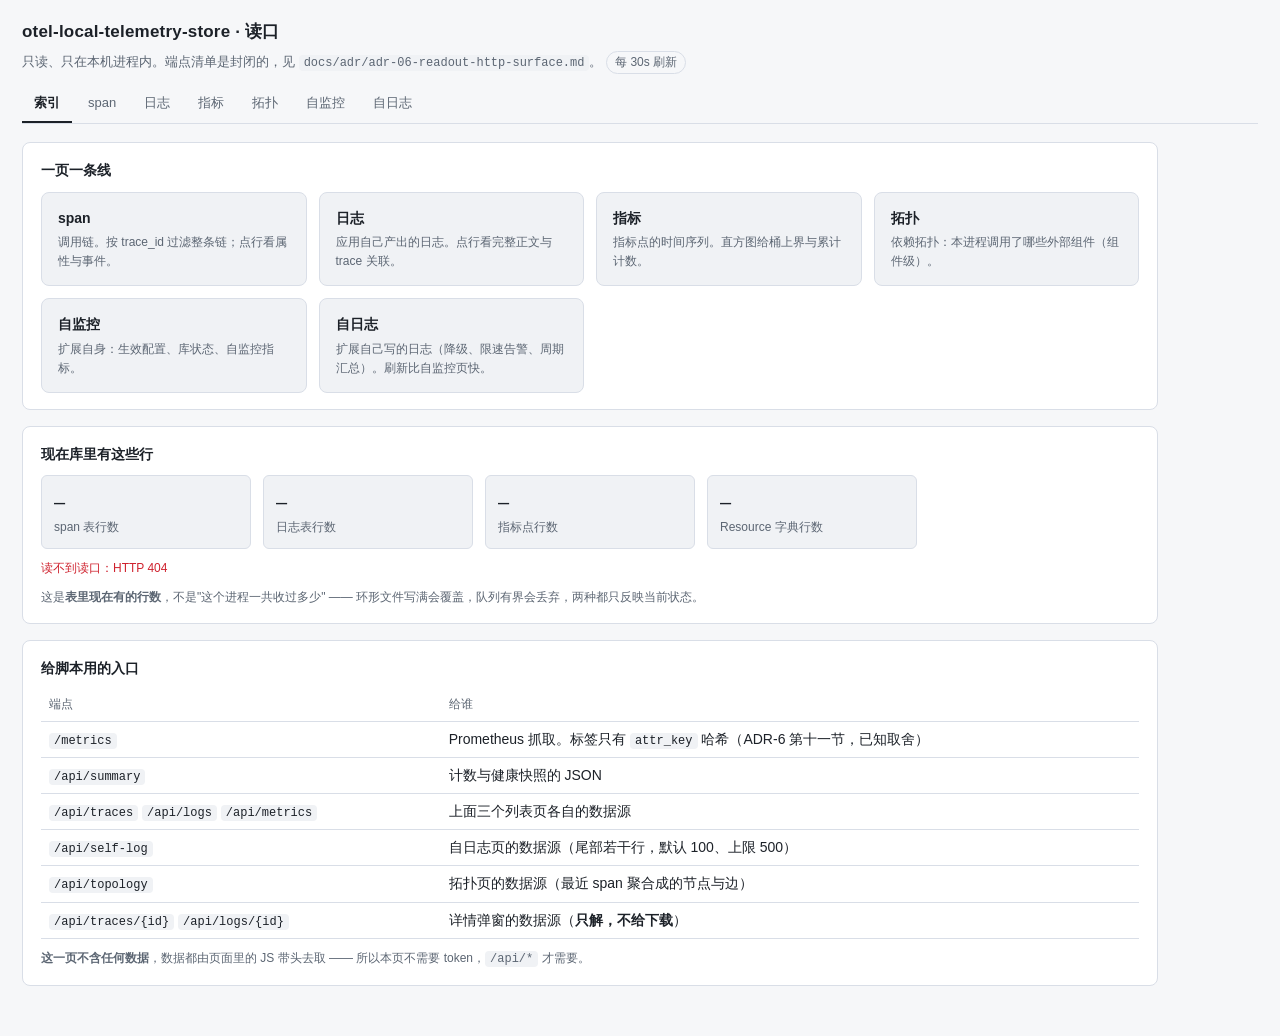
==== commit 30cceed6: "feat(readout): 依赖拓扑图 —— /api/topology + topology.html（ADR-8） 先补决策：ADR-6 §十五原本把"服务拓扑图"推到"以后再说"，现在立 **" ====
--- a/src/main/resources/io/github/fulizhe/otelstore/readout/http/index.html
+++ b/src/main/resources/io/github/fulizhe/otelstore/readout/http/index.html
@@ -18,6 +18,7 @@
     <a href="traces.html">span</a>
     <a href="logs.html">日志</a>
     <a href="metrics.html">指标</a>
+    <a href="topology.html">拓扑</a>
     <a href="self.html">自监控</a>
     <a href="self-log.html">自日志</a>
   </nav>
@@ -38,6 +39,10 @@
       <a href="metrics.html">
         <div class="t">指标</div>
         <div class="d">指标点的时间序列。直方图给桶上界与累计计数。</div>
+      </a>
+      <a href="topology.html">
+        <div class="t">拓扑</div>
+        <div class="d">依赖拓扑：本进程调用了哪些外部组件（组件级）。</div>
       </a>
       <a href="self.html">
         <div class="t">自监控</div>
@@ -75,6 +80,7 @@
         <tr><td><code>/api/summary</code></td><td>计数与健康快照的 JSON</td></tr>
         <tr><td><code>/api/traces</code> <code>/api/logs</code> <code>/api/metrics</code></td><td>上面三个列表页各自的数据源</td></tr>
         <tr><td><code>/api/self-log</code></td><td>自日志页的数据源（尾部若干行，默认 100、上限 500）</td></tr>
+        <tr><td><code>/api/topology</code></td><td>拓扑页的数据源（最近 span 聚合成的节点与边）</td></tr>
         <tr><td><code>/api/traces/{id}</code> <code>/api/logs/{id}</code></td><td>详情弹窗的数据源（<b>只解，不给下载</b>）</td></tr>
       </tbody>
     </table>
